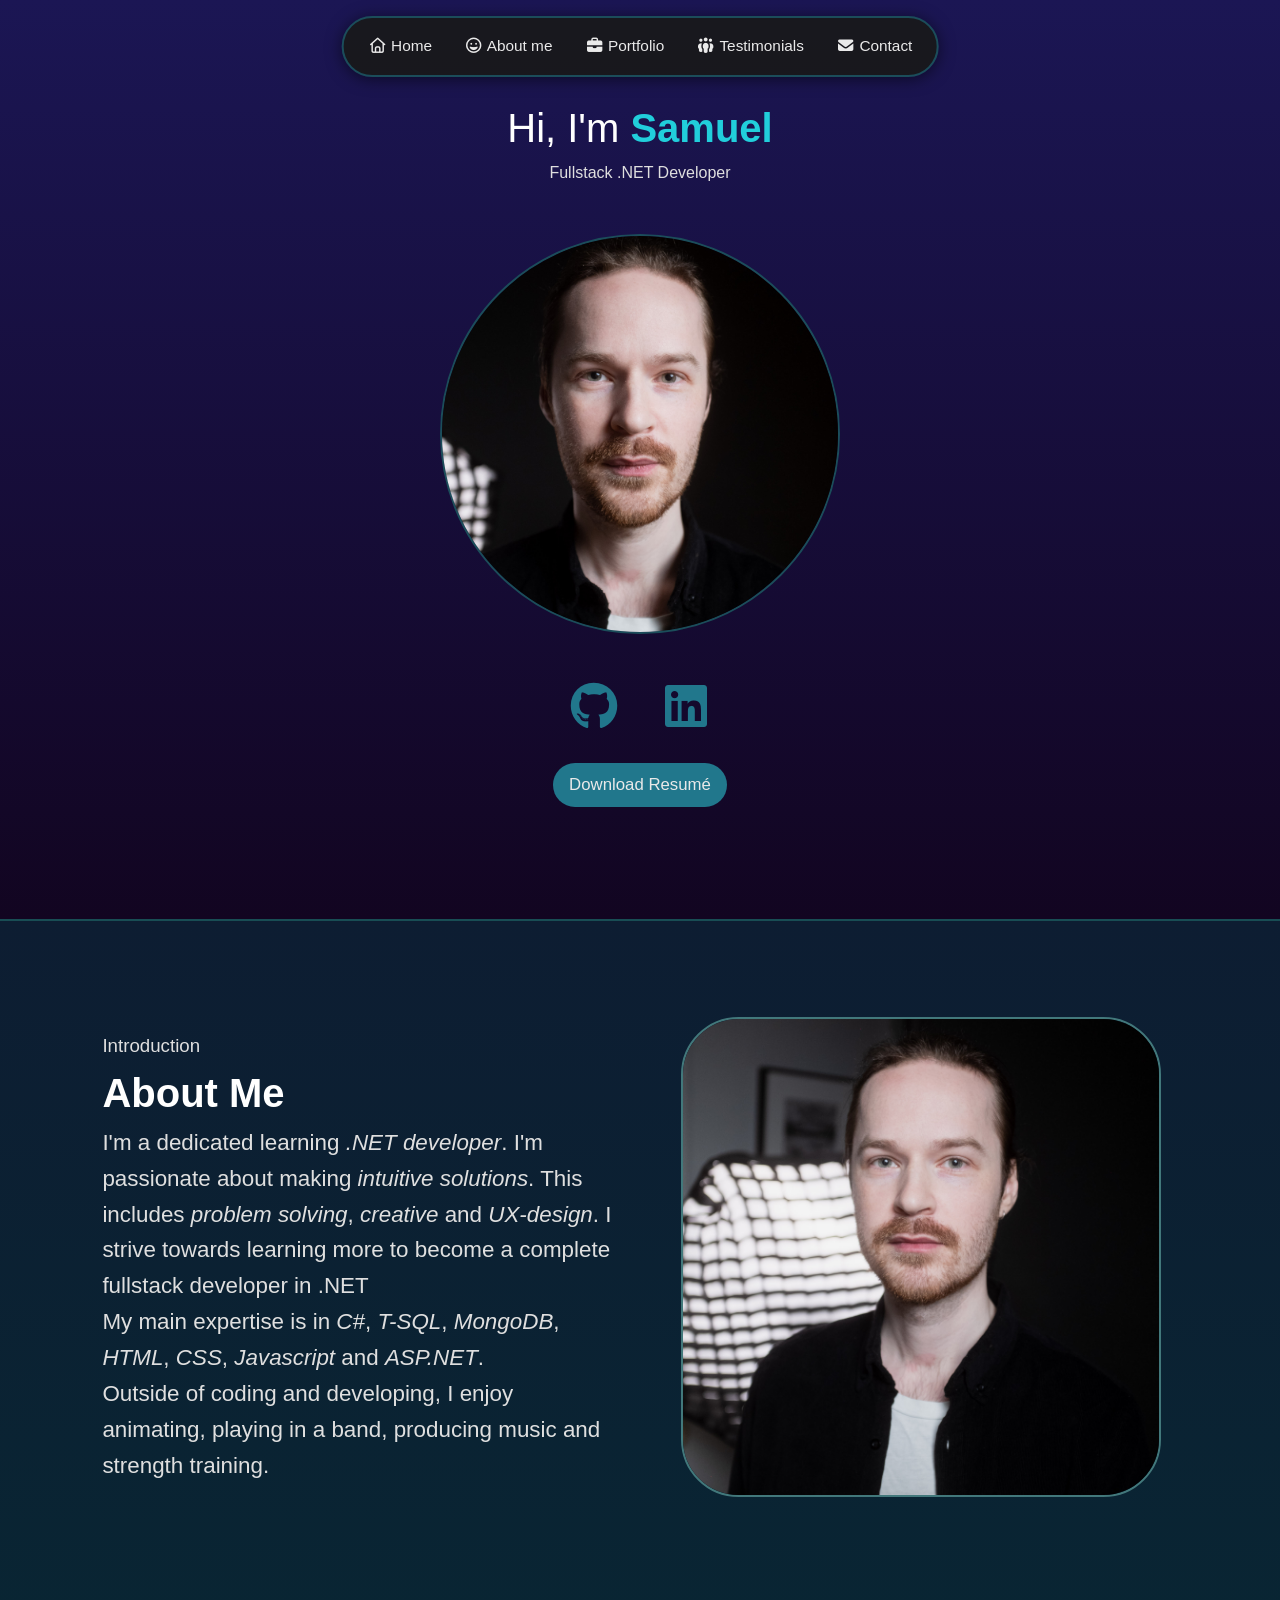
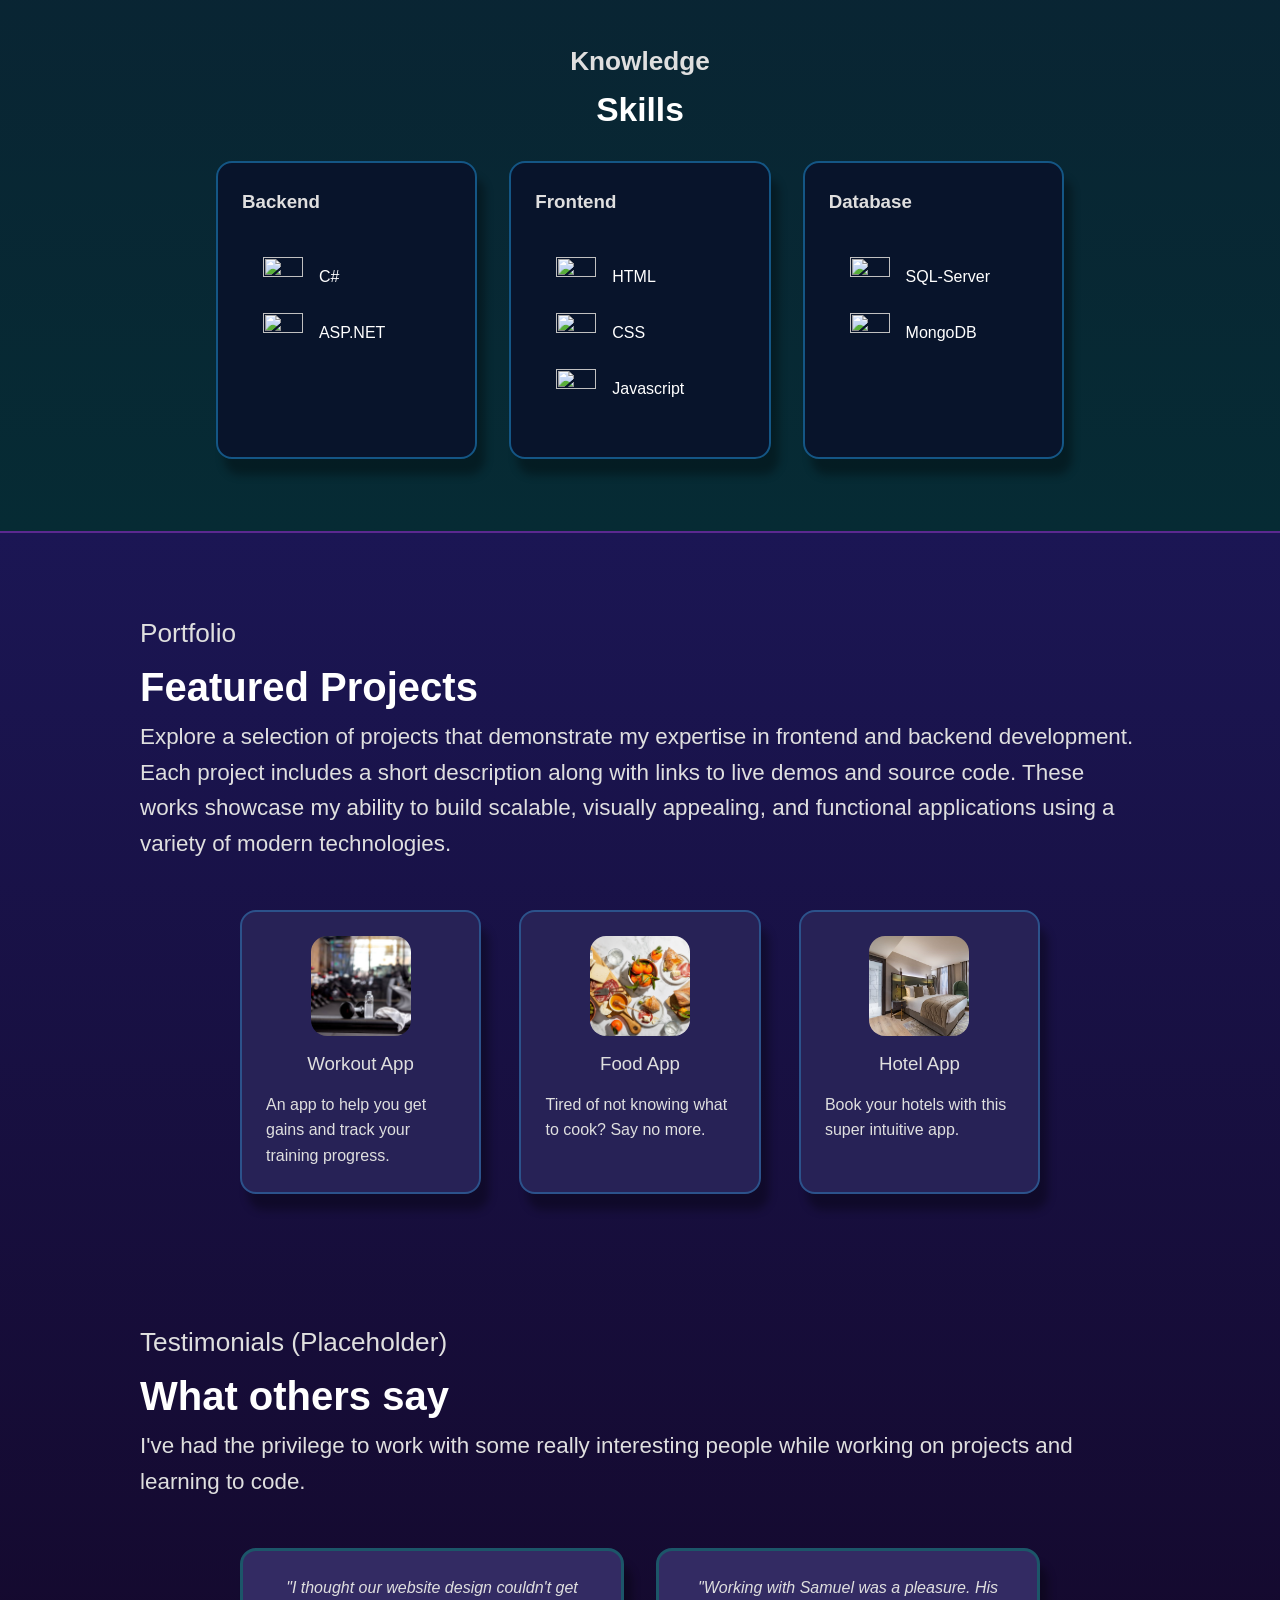
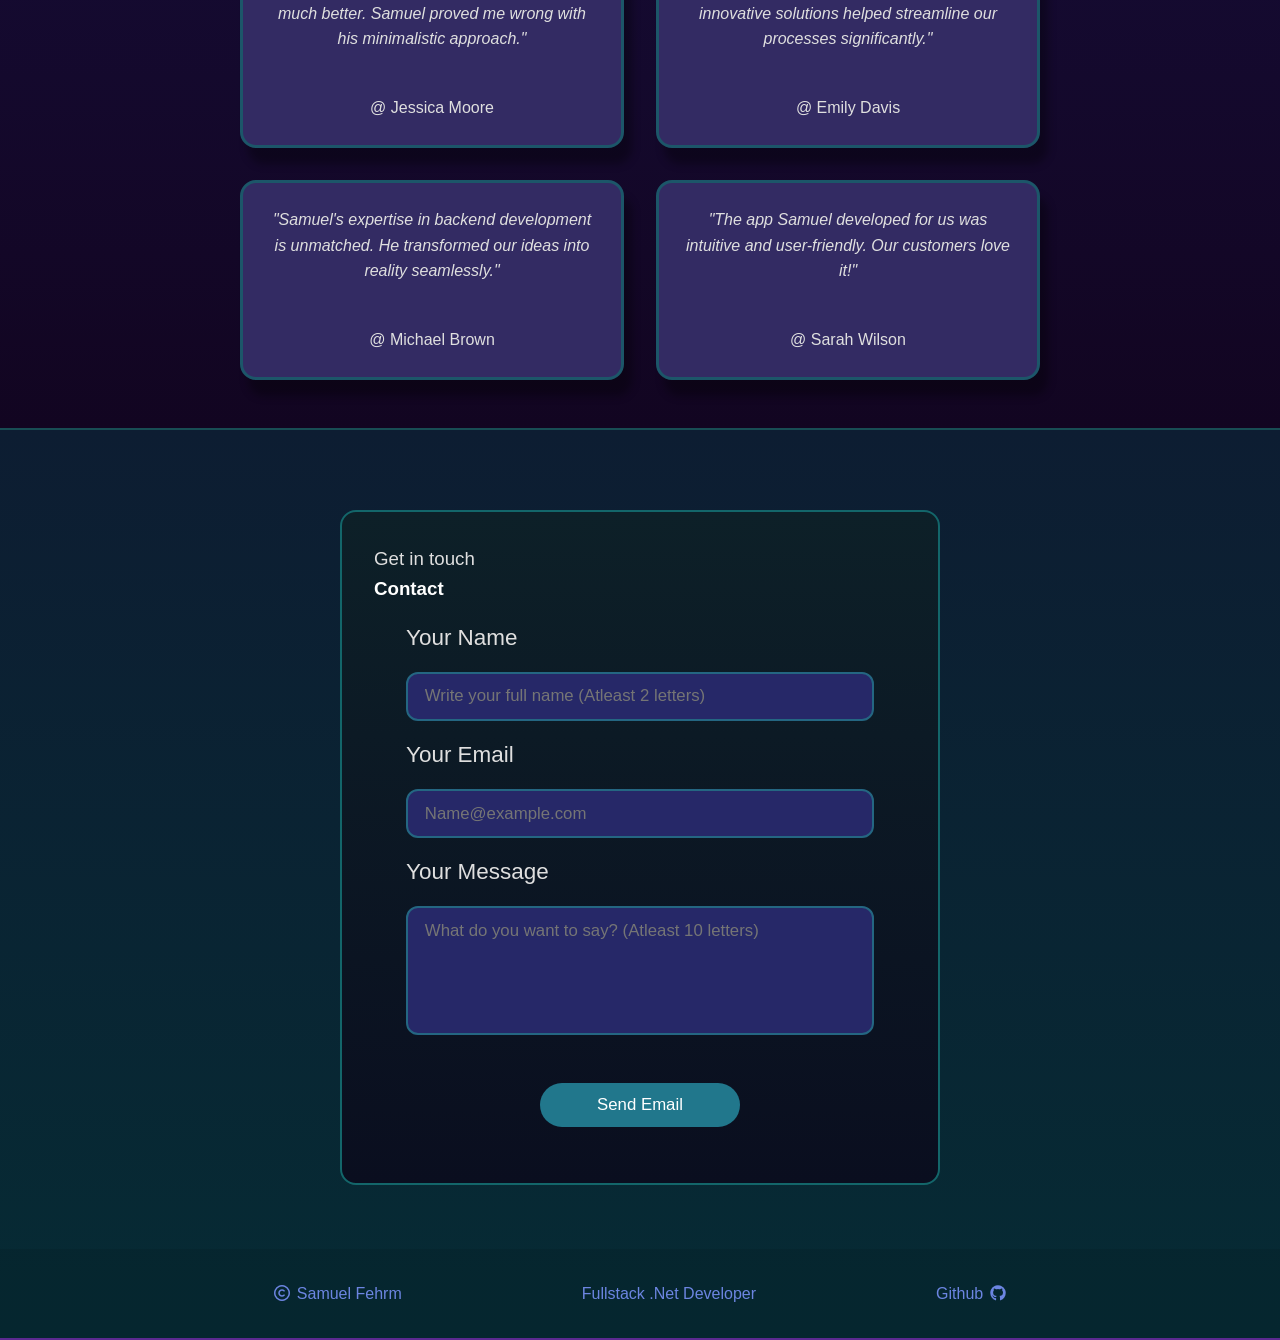
==== index.html @ db1e68ec "overall-stable" ====
<!DOCTYPE html>
<html lang="en">

<head>
    <meta charset="UTF-8">
    <meta name="viewport" content="width=device-width, initial-scale=1.0">


    <link rel="stylesheet" href="/CSS/FontAwesome/all.min.css">

    <link rel="stylesheet" href="/CSS/style-all.css">
    <link rel="stylesheet" href="/CSS/style-nav.css">
    <link rel="stylesheet" href="/CSS/style-hero.css">
    <link rel="stylesheet" href="/CSS/style-about-me.css">
    <link rel="stylesheet" href="/CSS/style-skills.css">
    <link rel="stylesheet" href="/CSS/style-portfolio-testimonials.css">
    <link rel="stylesheet" href="/CSS/style-contact.css">
    <link rel="stylesheet" href="/CSS/style-footer.css">

    <title>My Portfolio</title>

</head>

<body>

    <main>
        <nav class="primary-navigation">
            <div class="navbar-items">
                <a href="#home"><i class="fa-regular fa-house"></i> Home</a>
                <a href="#about-me"><i class="fa-regular fa-face-grin"></i> About me</a>
                <a href="#portfolio"><i class="fa-solid fa-briefcase"></i> Portfolio</a>
                <a href="#testimonials"><i class="fa-solid fa-people-group"></i> Testimonials</a>
                <a href="#contact"><i class="fa-solid fa-envelope"></i> Contact</a>
            </div>
        </nav>

        <div class="background-blue">

            <!-- Hero Section -->


            <section id="home">
                <section class="hero-section">
                    <h1>Hi, I'm <strong>Samuel</strong></h1>
                    <p>Fullstack .NET Developer</p>

                    <div class="portrait">
                        <img src="/CSS/Images/DSCF8728.jpg" alt="Samuel">
                    </div>

                    <!-- LINKS SOCIAL MEDIA (ICONS) -->
                    <div class="social-links">
                        <a href="https://github.com/samyh1214"><i class="fa-brands fa-github"></i></a>
                        <a href=""><i class="fa-brands fa-linkedin"></i></a>
                    </div>

                    <!-- DOWNLOAD RESUMÉ (BUTTON) -->
                    <button id="cv-button" type="button">Download Resumé</button>

                </section>
            </section>
        </div>
        <!-- Hero Section -->


        <div class="background-green">

            <!-- About Me -->

            <section id="about-me">
                <section class="about-me">
                    <div class="two-grid-layout">
                        <div class="two-grid-text">
                            <h3>Introduction</h3>
                            <h1>About Me</h1>
                            <p>I'm a dedicated learning <em>.NET developer</em>. I'm passionate about making
                                <em>
                                    intuitive solutions</em>.
                                This includes <em>problem solving</em>, <em>creative</em> and
                                <em>UX-design</em>. I strive towards learning more to become a complete
                                fullstack developer in .NET
                            </p>
                            <p>
                                My main expertise is in <em>C#</em>, <em>T-SQL</em>,
                                <em>MongoDB</em>, <em>HTML</em>, <em>CSS</em>,
                                <em>Javascript</em> and <em>ASP.NET</em>.
                            </p>
                            <p>
                                Outside of coding and developing, I enjoy animating, playing in a band, producing music
                                and
                                strength training.
                            </p>
                        </div>

                        <img src="/CSS/Images/DSCF8721.jpg" alt="Samuel">

                    </div>
                </section>
            </section>

            <!-- Skill section -->
            <section class="skills">
                <div class="wrapper">
                    <h3>Knowledge</h3>
                    <h1>Skills</h1>
                </div>

                <div class="skill-grid">
                    <!-- Backend -->
                    <div class="skill-card">
                        <h3>Backend</h3>

                        <ul class="skill-list">
                            <li>
                                <img
                                    src="https://cdn.jsdelivr.net/gh/devicons/devicon@latest/icons/csharp/csharp-original.svg" />
                                C#
                            </li>
                            <li><img
                                    src="https://cdn.jsdelivr.net/gh/devicons/devicon@latest/icons/visualstudio/visualstudio-original.svg" />
                                ASP.NET
                            </li>
                        </ul>
                    </div>

                    <!-- Frontend -->
                    <div class="skill-card">
                        <h3>Frontend</h3>
                        <ul class="skill-list">
                            <li>
                                <img
                                    src="https://cdn.jsdelivr.net/gh/devicons/devicon@latest/icons/html5/html5-original.svg" />
                                HTML
                            </li>
                            <li>
                                <img
                                    src="https://cdn.jsdelivr.net/gh/devicons/devicon@latest/icons/css3/css3-original.svg" />
                                CSS
                            </li>
                            <li>
                                <img
                                    src="https://cdn.jsdelivr.net/gh/devicons/devicon@latest/icons/javascript/javascript-original.svg" />
                                Javascript
                            </li>
                        </ul>
                    </div>

                    <!-- Database -->
                    <div class="skill-card">
                        <h3>Database</h3>
                        <ul class="skill-list">
                            <li>
                                <img
                                    src="https://cdn.jsdelivr.net/gh/devicons/devicon@latest/icons/microsoftsqlserver/microsoftsqlserver-original.svg" />
                                SQL-Server
                            </li>
                            <li>
                                <img
                                    src="https://cdn.jsdelivr.net/gh/devicons/devicon@latest/icons/mongodb/mongodb-original.svg" />
                                MongoDB
                            </li>
                        </ul>
                    </div>
                </div>

            </section>
        </div>



        <div class="background-blue">
            <!-- Portfolio -->
            <section id="portfolio">
                <section class="portfolio">
                    <div class="wrapper">
                        <h3>Portfolio</h3>
                        <h1>Featured Projects</h1>
                        <p>
                            Explore a selection of projects that demonstrate my expertise in frontend and backend
                            development.
                            Each project includes a short description along with links to live demos and source code.
                            These works showcase my ability to build scalable, visually appealing,
                            and functional applications using a variety of modern technologies.
                        </p>
                    </div>
                    <div class="project-grid">

                        <div class="project-card">
                            <img src="/CSS/Images/gymphoto.jpg" alt="Project">
                            <h3>Workout App</h3>
                            <p>An app to help you get gains and track your training progress.</p>
                        </div>

                        <div class="project-card">
                            <img src="/CSS/Images/foodphoto.jpg" alt="Project">
                            <h3>Food App</h3>
                            <p>Tired of not knowing what to cook? Say no more. </p>
                        </div>

                        <div class="project-card">
                            <img src="/CSS/Images/hotelphoto.jpg" alt="Project">
                            <h3>Hotel App</h3>
                            <p>Book your hotels with this super intuitive app.</p>
                        </div>

                    </div>
                </section>
            </section>

            <!-- Testimonials -->
            <section id="testimonials">
                <section class="testimonials">
                    <div class="wrapper">
                        <h3>Testimonials (Placeholder)</h3>
                        <h1>What others say</h1>
                        <p>I've had the privilege to work with some really interesting
                            people while working on projects and learning to code.</p>
                    </div>

                    <div class="test-grid">
                        <div class="test-card">
                            <p><em>"I thought our website design couldn't get much better.
                                    Samuel proved me wrong with his minimalistic approach."</em></p>
                            <p>@ Jessica Moore</p>
                        </div>

                        <div class="test-card">
                            <p><em>"Working with Samuel was a pleasure. His innovative solutions helped streamline our
                                    processes significantly."</em></p>
                            <p>@ Emily Davis</p>
                        </div>

                        <div class="test-card">
                            <p><em>"Samuel's expertise in backend development is unmatched. He transformed our ideas
                                    into reality seamlessly."</em></p>
                            <p>@ Michael Brown</p>
                        </div>

                        <div class="test-card">
                            <p><em>"The app Samuel developed for us was intuitive and user-friendly. Our customers love
                                    it!"</em></p>
                            <p>@ Sarah Wilson</p>
                        </div>

                    </div>
                </section>
            </section>
            </section>
        </div>



        <div class="background-green">
            <!-- Contact Form -->
            <section id="contact">
                <section class="contact">
                    <div class="contact-card">
                        <h3>Get in touch</h3>
                        <h1>Contact</h1>
                        <form action="https://formsubmit.co/sampe.fehrm@gmail.com" method="POST">
                            <label for="name">
                                <h3>Your Name</h3>
                            </label>
                            <input type="text" id="name" name="name"
                                placeholder="Write your full name (Atleast 2 letters)" required minlength="2"
                                pattern="[A-Za-zÅÄÖåäö\- ]+">

                            <label for="email">
                                <h3>Your Email</h3>
                            </label>
                            <input type="email" id="email" name="email" placeholder="Name@example.com" required
                                pattern="^[^\s@]+@[^\s@]+\.[^\s@]+$">

                            <label for="message">
                                <h3>Your Message</h3>
                            </label>
                            <textarea id="message" name="message" rows="5"
                                placeholder="What do you want to say? (Atleast 10 letters)" required minlength="10"
                                pattern="[A-Za-zÅÄÖåäö\- ]+"></textarea>
                            <div class="btn-container">
                                <button type="submit">Send Email</button>
                            </div>

                        </form>
                    </div>
                </section>
            </section>

            <footer>
                <p><i class="fa-regular fa-copyright"></i> Samuel Fehrm</p>
                <p>Fullstack .Net Developer</p>
                <a href="https://github.com/samyh1214">Github <i class="fa-brands fa-github"></i></a>
            </footer>
        </div>
    </main>



    <script src="/JS/script.js"></script>
</body>

</html>
---- CSS/style-all.css ----
* {
    box-sizing: border-box;
    margin: 0;
    padding: 0;
}

body {
    font-family: 'Segoe UI', Tahoma, Geneva, Verdana, sans-serif;
    font-weight: 350;
    line-height: 1.6;

    color: rgb(255, 255, 255);

}

strong{
    font-weight: 750;
    color: rgb(33, 206, 219);
}

body ::selection {
    background-color: rgb(39, 137, 144);
}

.hero-section,
.about-me,
.portfolio,
.testimonials,
.contact {
    padding-top: 5rem;
}

p {
    color: rgb(223, 223, 223);
}

h3 {
    color: rgb(223, 223, 223);
    font-weight: 250
}


.background strong {
    color: rgb(137, 146, 246);
    font-weight: 700;
}

.background2 strong {
    color: rgb(103, 30, 171);
    font-weight: 700;
}



.wrapper {
    max-inline-size: 1000px;
    margin-inline: auto;
    font-size: 1.4rem;

}



.background-blue {
    background: linear-gradient(to bottom, rgb(27, 22, 84), rgb(18, 5, 33));
    border-bottom: 2px solid rgb(24, 77, 84);
}

.background-green {
    background: linear-gradient(to bottom, rgb(13, 29, 50), rgb(6, 43, 52));
    border-bottom: 2px solid rgb(91, 41, 144);
}
---- CSS/style-nav.css ----
.primary-navigation {

    position: fixed;    
    top: 1rem;
    left: 50%;
    transform:translateX(-50%);

    width: fit-content;
    padding: 1rem 1.5rem;
    font-size: 1.2rem;

    box-shadow: 0px 2px 16px rgba(0, 0, 0, 0.543);
    border-radius: 40px;
    border: 2px solid rgb(27, 77, 90);

    margin: 0 auto;

    background-color: rgba(25, 25, 25, 0.904);
    font-size: clamp(0.9rem, 1.2vw, 1.2rem);
    
}
.navbar-items{
    display: flex;
    justify-content: center;
    align-items: center;

    flex-wrap: nowrap;
    white-space: nowrap;

    gap: clamp(1rem, 3vw, 2rem);
}
.primary-navigation a{
    text-decoration: none;
    color: rgb(234, 234, 234);
}
.primary-navigation a:hover{
    color: rgb(107, 205, 238);
}
---- CSS/style-hero.css ----
.hero-section {
    display: flex;
    flex-direction: column;
    justify-content: center;
    align-items: center;
    padding-block: 6rem;

}
.hero-section h1 {
    font-weight: 400;
    font-size: 2.5rem;
}
.hero-section strong{
    font-weight: 550;
}
.hero-section i {
    color: rgb(33, 119, 140);
}

.hero-section i:hover {
    color: rgb(53, 193, 228);
    
}
.social-links{
    display: flex;
    align-items: center;
    justify-content: center;
    gap: 2rem;

    padding-bottom: 1rem;
}
.social-links i{
    font-size: 3rem;
}

.portrait img {
    display: block;
    max-inline-size: 100%;

    margin-block: 3rem;
    margin-inline: auto;

    border-radius: 50%;
    border: 2px solid rgb(27, 77, 90);

    width: min(25rem, 50vw);
    height: auto;
    aspect-ratio: 1 / 1;
    object-fit: cover;
}

#cv-button {
    display: inline-flex;
    justify-content: center;
    text-align: center;

    width: fit-content;
    min-width: 160px;
    max-width: 240px;
    min-height: 44px;

    margin-block: 1rem;
    padding: 0.75rem 1rem;

    font-size: clamp(0.95rem, 2.5vw, 1.05rem);
    font-family: inherit;
    font-weight: 500;

    border: none;
    border-radius: 3rem;

    background: rgb(33, 119, 140);
    color: rgb(233, 233, 233);

    cursor: pointer;
    transition:
        background-color 0.2s ease,
        transform 0.1s ease,
        box-shadow 0.2s ease;
}

#cv-button:hover {
    background-color: rgb(52, 180, 211);
    color: white;
}
---- CSS/style-about-me.css ----
.about-me {

    padding: 4rem 0;
    margin-inline: auto;

    width: 100%;
    text-align: left;

}

.about-me h1 {
    font-size: clamp(2rem, 5vw, 2.5rem);
}

.about-me p {
    font-size: clamp(1.05rem, 2.5vw, 1.4rem);
    line-height: 1.6;
}


.two-grid-layout {
    display: grid;
    align-items: center;
    grid-template-columns: 1fr 1fr;
    gap: 3rem;

    padding-inline: clamp(1rem, 8vw, 20vw)
}

.two-grid-text {
    display: flex;
    flex-direction: column;
}

@media (max-width: 950px) {
    .two-grid-layout {
        grid-template-columns: 1fr;
        text-align: left;
    }

    .two-grid-text {
        align-items: center;
    }
}

.two-grid-layout img {
    display: block;
    width: min(30rem, 90vw);

    margin-inline: auto;
    margin-block: 2rem;

    border-radius: 12%;
    border: 2px solid rgb(66, 120, 123);

    aspect-ratio: 1 / 1;
    object-fit: cover;
}
---- CSS/style-skills.css ----
.skills {
    padding-block: 3rem;
    text-align: center;

}

.skills h3 {
    font-weight: 700;
}

.skill-grid {

    display: grid;
    grid-template-columns: repeat(3, 1fr);
    gap: 2rem;

    max-width: 56rem;
    margin: 0 auto;
    padding: 1.5rem;

}

.skill-card {
    display: flex;
    flex-direction: column;
    gap: 1rem;

    max-width: 300px;
    text-align: left;

    padding: 1.5rem;
    border-radius: 1rem;
    border: 2px solid rgb(20, 86, 133);
    background: rgb(8, 20, 43);

    box-shadow: 8px 16px 8px rgba(0, 0, 0, 0.326);

}

.skill-list {
    display: flex;
    flex-direction: column;
    align-items: start;

    list-style: none;
    padding-left: 10%;
    margin-block: 1.5rem;

    gap: 1rem;
    width: 100%;
}

.skill-list li {
    display: flex;
    align-items: center;
    gap: 1rem;
}

.skill-list li img {
    width: 40px;
    height: auto;
    object-fit: contain;
    display: block;
    aspect-ratio: 1/1;
}
---- CSS/style-portfolio-testimonials.css ----
.portfolio {
    inline-size: 100%;
    padding-inline: 2rem;

}

.portfolio .wrapper h1 {
    font-size: clamp(2rem, 5vw, 2.5rem);
}

.portfolio .wrapper p {
    font-size: clamp(1.05rem, 2.5vw, 1.4rem);
    line-height: 1.6;
}

.project-grid {
    display: grid;
    grid-template-columns: repeat(3, 1fr);
    gap: clamp(1rem, 3vw, 5rem);

    max-width: 56rem;
    margin:auto;
    padding: 3rem;
}

@media (max-width: 768px) {

    .project-grid {
        grid-template-columns: repeat(2, 1fr);
        gap: 1.5rem;
    }

    .project-card {
        padding: 1rem;
        gap: 0.5rem;
    }
}

.project-card {
    display: flex;
    flex-direction: column;
    align-items: center;
    gap: 0.8rem;


    padding: 1.5rem;
    border-radius: 1rem;
    border: 2px solid rgb(44, 82, 139);
    background: rgb(39, 34, 86);

    box-shadow: 8px 16px 8px rgba(0, 0, 0, 0.326);
}
.project-card img{
    width: 100px;
    height:auto;
    aspect-ratio: 1/1;
    object-fit: cover;
    border-radius: 1rem;
}

.testimonials {
    inline-size: 100%;
    padding-inline: 2rem;

}

.testimonials .wrapper h1 {
    font-size: clamp(2rem, 5vw, 2.5rem);
}

.testimonials .wrapper p {
    font-size: clamp(1.05rem, 2.5vw, 1.4rem);
    line-height: 1.6;
}

.test-grid {
    display: grid;
    grid-template-columns: repeat(2, 1fr);
    gap: 2rem;

    max-width: 56rem;
    margin: 0 auto;
    padding: 3rem;
}

.test-card {
    display: flex;
    flex-direction: column;
    justify-content: space-between;
    align-items: center;

    height: 100%;
    min-height: 200px;
    gap: 0.8rem;

    padding: 1.5rem;
    border-radius: 1rem;
    border: 3px solid rgb(28, 86, 105);
    background: rgb(51, 43, 99);

    box-shadow: 8px 16px 8px rgba(0, 0, 0, 0.326);
}
.test-card p{
    text-align: center;
}
---- CSS/style-contact.css ----
.contact form {
    display: flex;
    flex-direction: column;
    padding-inline: 2rem;

}

.contact-card {
    align-items: center;
    gap: 1rem;
    max-width: 600px;

    padding: 2rem;
    margin-inline: auto;

    border-radius: 1rem;
    border: 2px solid rgb(19, 102, 106);
    background: linear-gradient(to bottom, rgb(13, 32, 40), rgb(10, 14, 31))
}
@media (max-width: 768px) {
    .contact-card {
        margin-inline: 5vw;
        padding: 2rem;
    }

    .contact form {
        padding-inline: 2rem;
    }

    .contact button {
        width: 60%;
        padding: 0.5rem 0.75rem;
    }
}

.contact form input,
.contact form textarea {
    width: 100%;
    padding: 0.75em 1em;
    font-size: clamp(0.95rem, 2.5vw, 1.05rem);
    font-family: inherit;

    border-radius: 0.75rem;
    border: 2px solid #246682;
    background-color: #262868;
    color: #66afc8;

    min-height: 44px;
    transition: border-color 0.2s, box-shadow 0.2s;
}

.contact form textarea {
    resize: none;
}

.contact form input:focus,
.contact form textarea:focus, 
.contact form input:hover,
.contact form textarea:hover {
    border-color: #4f46e5;
    background-color: #484a9b;
    box-shadow: 0 0 0 3px rgba(79, 70, 229, 0.15);
    color: white;
}

.contact form label {
    padding-block: 1rem;
    font-size: 1.2rem;
}

.btn-container{
    display: flex;
    justify-content: center;
    padding-top: 5%;
}
.contact button {
    display: flex;
    justify-content: center;
    text-align: center;

    width: 100%;
    max-width: 200px;
    min-height: 44px;

    margin-block: 1.5rem;
    padding: 0.75rem 1rem;

    font-size: clamp(0.95rem, 2.5vw, 1.05rem);
    font-family: inherit;
    font-weight: 500;

    border: none;
    border-radius: 3rem;

    background: rgb(33, 119, 140);
    color: inherit;

    cursor: pointer;
    transition:
        background-color 0.2s ease,
        transform 0.1s ease,
        box-shadow 0.2s ease;
}

.contact button:hover {
    background-color: rgb(52, 180, 211);
    color: white;
}
---- CSS/style-footer.css ----
footer{
    display: flex;
    align-items: center;
    justify-content: center;
    gap: clamp(5rem, 20vh, 15rem);

    margin-top: 4rem;
    padding: 2rem;
    background: rgba(0, 0, 0, 0.107);

    
}
footer a, 
footer p, 
footer i{
    text-decoration: none;
    color:rgb(108, 133, 225);
    
}
footer a i:hover,
footer a:hover{
    color:rgb(243, 243, 243)
}
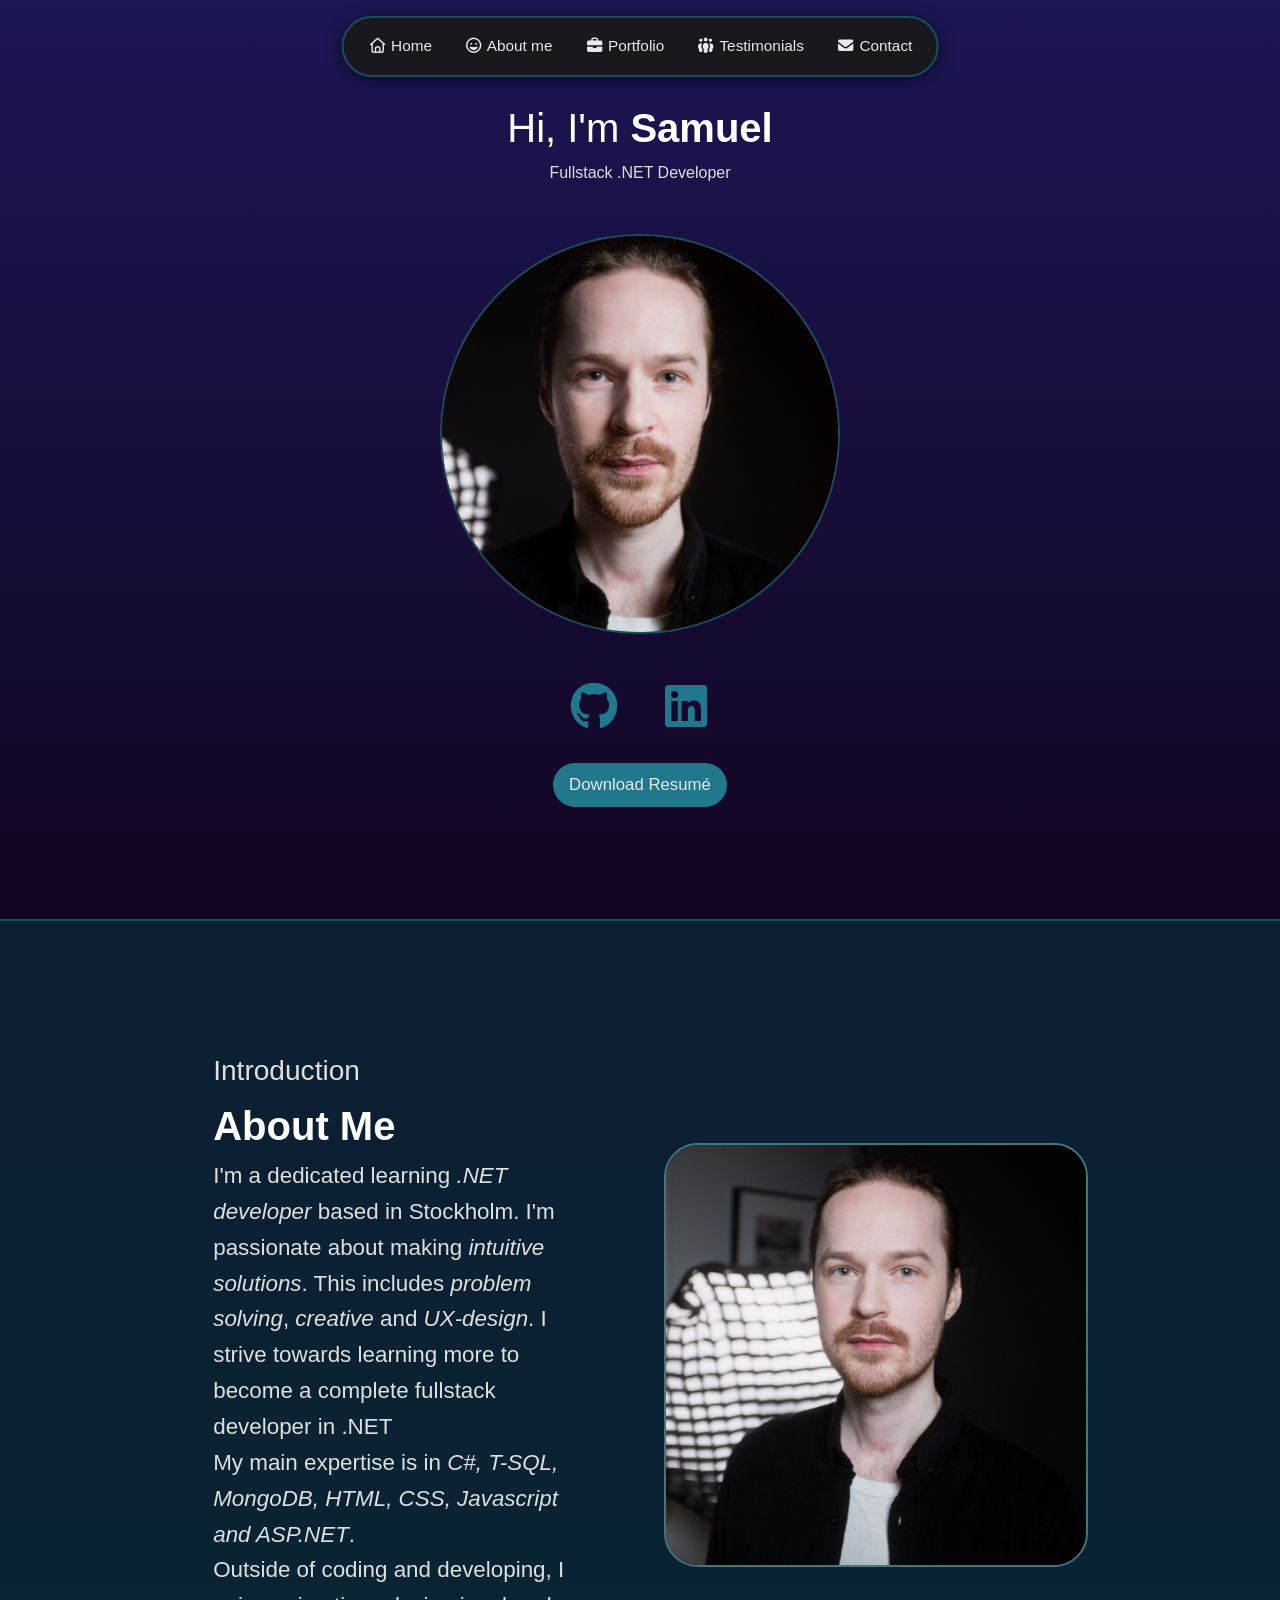
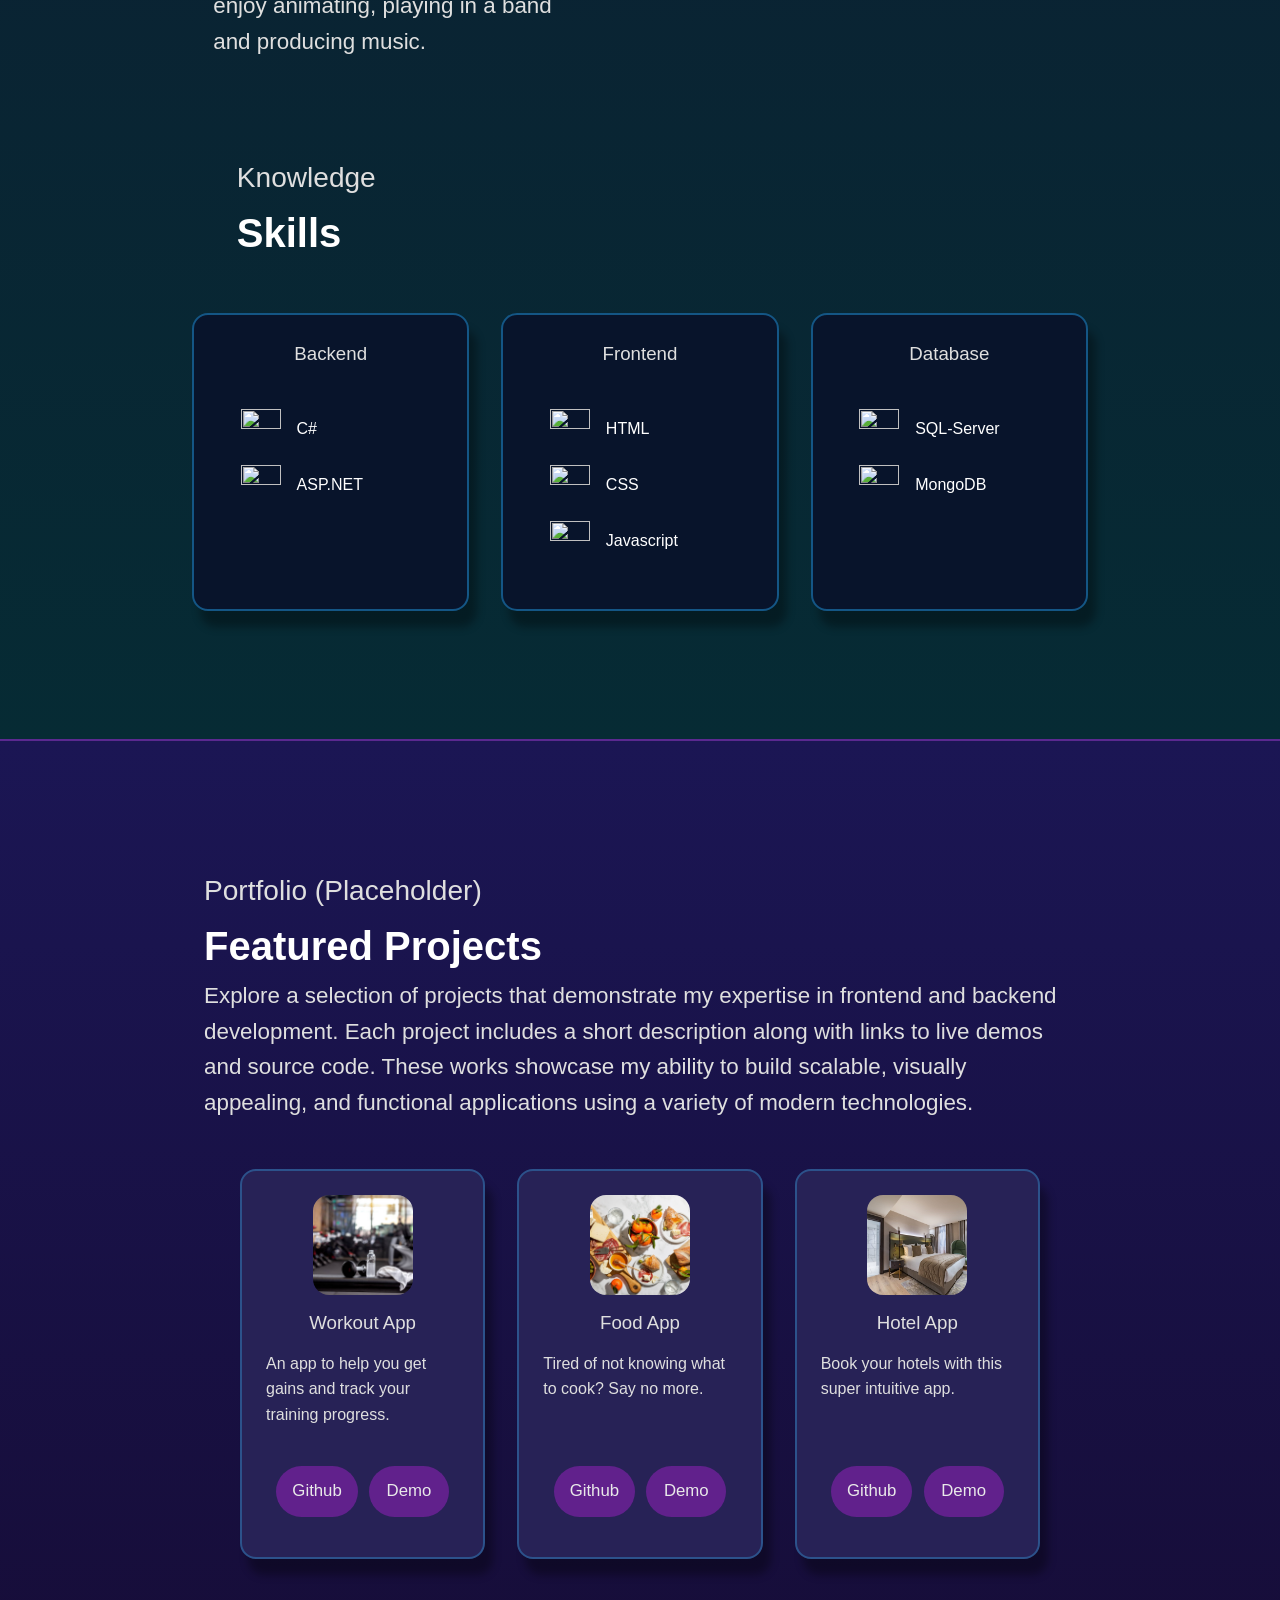
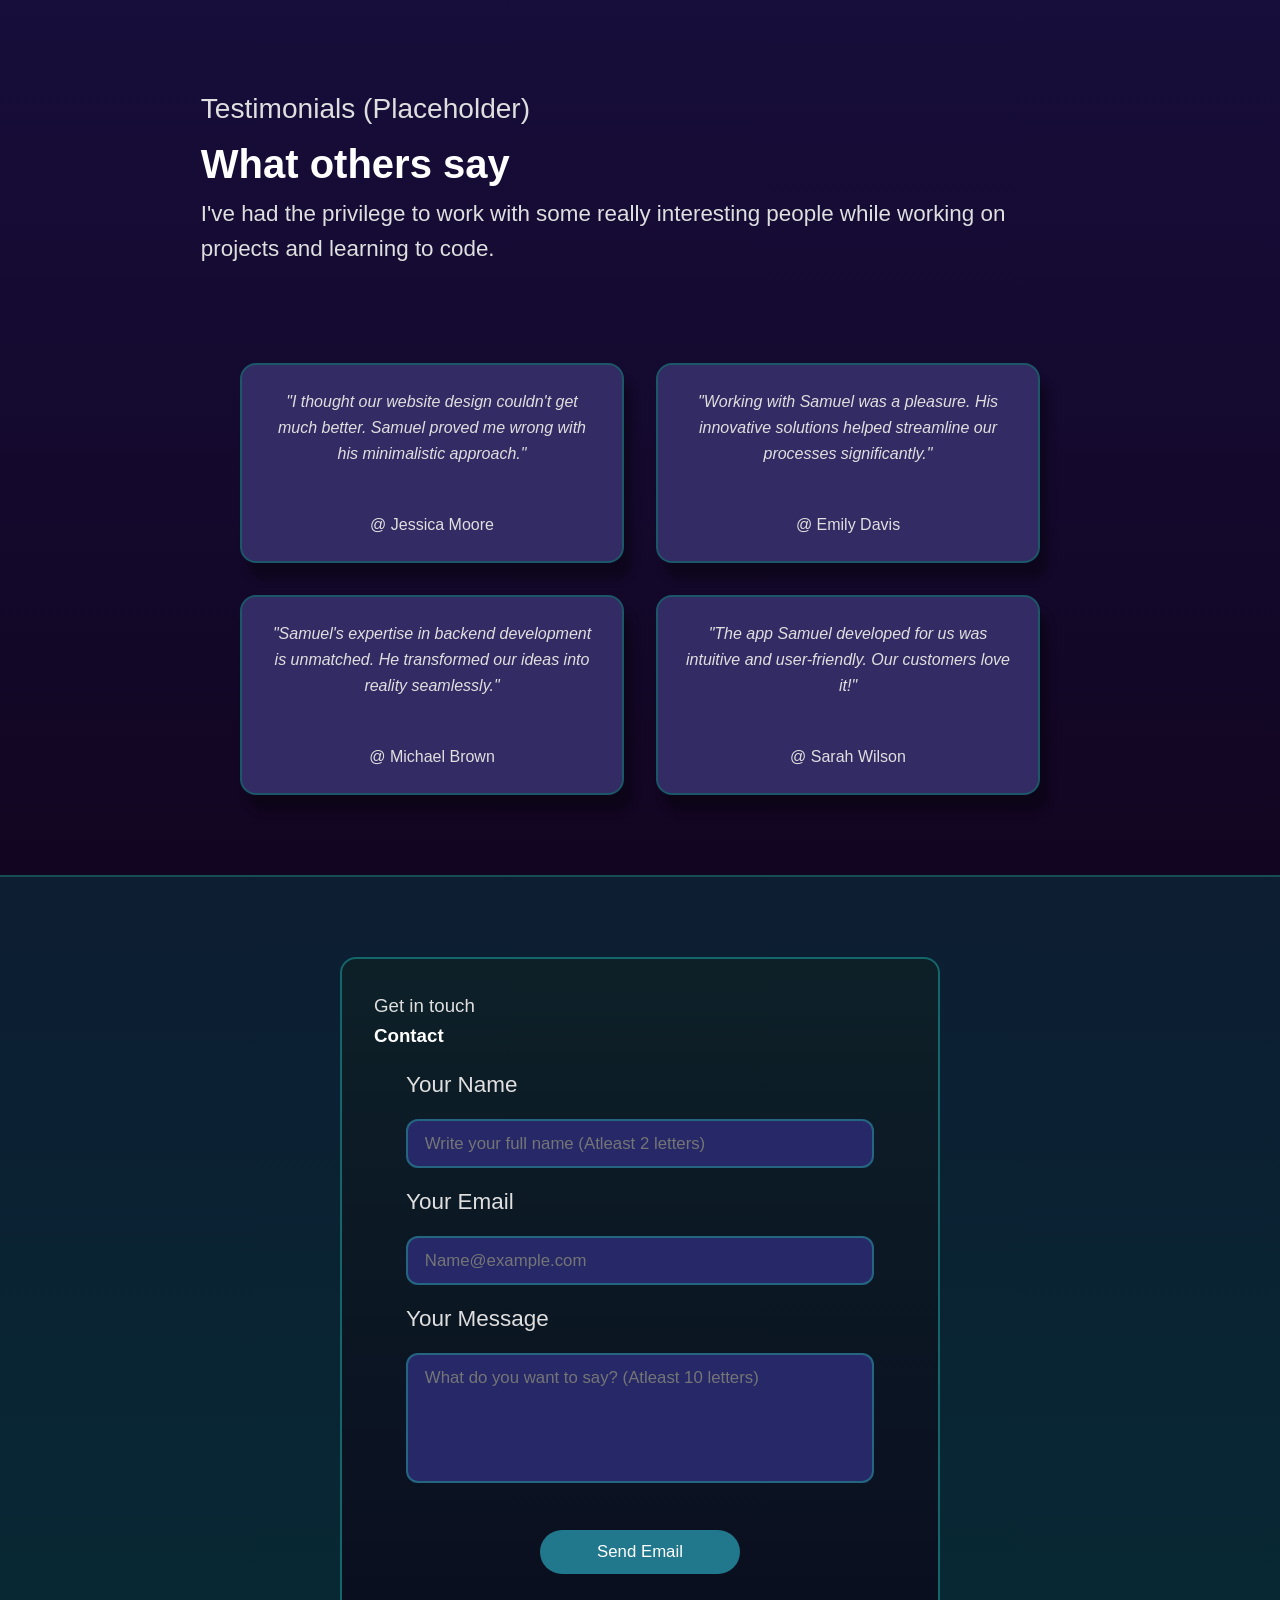
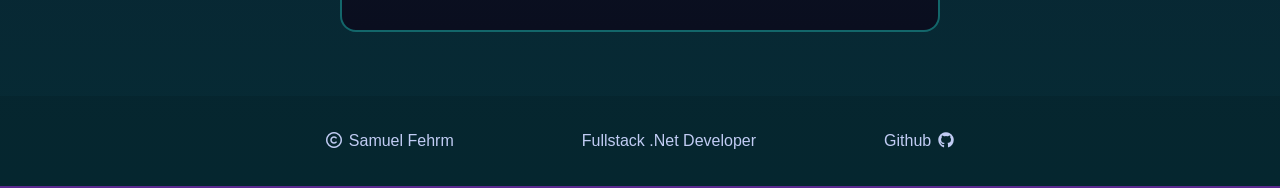
==== commit db1f5803: "general fixes + read-me" ====
--- a/index.html
+++ b/index.html
@@ -22,22 +22,23 @@
 </head>
 
 <body>
-
-    <main>
-        <nav class="primary-navigation">
-            <div class="navbar-items">
-                <a href="#home"><i class="fa-regular fa-house"></i> Home</a>
-                <a href="#about-me"><i class="fa-regular fa-face-grin"></i> About me</a>
-                <a href="#portfolio"><i class="fa-solid fa-briefcase"></i> Portfolio</a>
-                <a href="#testimonials"><i class="fa-solid fa-people-group"></i> Testimonials</a>
-                <a href="#contact"><i class="fa-solid fa-envelope"></i> Contact</a>
-            </div>
-        </nav>
-
-        <div class="background-blue">
+    <div class="background-blue">
+
+        <header>
+            <nav class="primary-navigation">
+                <div class="navbar-items">
+                    <a href="#home"><i class="fa-regular fa-house"></i> Home</a>
+                    <a href="#about-me"><i class="fa-regular fa-face-grin"></i> About me</a>
+                    <a href="#portfolio"><i class="fa-solid fa-briefcase"></i> Portfolio</a>
+                    <a href="#testimonials"><i class="fa-solid fa-people-group"></i> Testimonials</a>
+                    <a href="#contact"><i class="fa-solid fa-envelope"></i> Contact</a>
+                </div>
+            </nav>
+        </header>
+
+        <main>
 
             <!-- Hero Section -->
-
 
             <section id="home">
                 <section class="hero-section">
@@ -59,21 +60,23 @@
 
                 </section>
             </section>
-        </div>
-        <!-- Hero Section -->
-
-
-        <div class="background-green">
-
-            <!-- About Me -->
-
-            <section id="about-me">
-                <section class="about-me">
-                    <div class="two-grid-layout">
-                        <div class="two-grid-text">
+    </div>
+    <!-- Hero Section -->
+
+
+    <div class="background-green">
+
+        <!-- About Me -->
+
+        <section id="about-me">
+            <section class="about-me">
+                <div class="two-grid-layout">
+                    <div class="two-grid-text">
+                        <div class="wrapper">
                             <h3>Introduction</h3>
                             <h1>About Me</h1>
-                            <p>I'm a dedicated learning <em>.NET developer</em>. I'm passionate about making
+                            <p>I'm a dedicated learning <em>.NET developer</em> based in Stockholm. I'm passionate
+                                about making
                                 <em>
                                     intuitive solutions</em>.
                                 This includes <em>problem solving</em>, <em>creative</em> and
@@ -81,217 +84,262 @@
                                 fullstack developer in .NET
                             </p>
                             <p>
-                                My main expertise is in <em>C#</em>, <em>T-SQL</em>,
-                                <em>MongoDB</em>, <em>HTML</em>, <em>CSS</em>,
-                                <em>Javascript</em> and <em>ASP.NET</em>.
+                                My main expertise is in <em>C#, T-SQL,
+                                    MongoDB, HTML, CSS,
+                                    Javascript and ASP.NET</em>.
                             </p>
                             <p>
-                                Outside of coding and developing, I enjoy animating, playing in a band, producing music
-                                and
-                                strength training.
+                                Outside of coding and developing, I enjoy animating, playing in a band and producing
+                                music.
                             </p>
                         </div>
-
+                    </div>
+                    <div class="img-container">
                         <img src="/CSS/Images/DSCF8721.jpg" alt="Samuel">
-
-                    </div>
-                </section>
-            </section>
-
-            <!-- Skill section -->
-            <section class="skills">
+                    </div>
+
+
+
+                </div>
+            </section>
+        </section>
+
+        <!-- Skill section -->
+        <section class="skills">
+            <div class="wrapper">
+                <h3>Knowledge</h3>
+                <h1>Skills</h1>
+            </div>
+
+            <div class="skill-grid">
+                <!-- Backend -->
+                <div class="skill-card">
+                    <h3>Backend</h3>
+
+                    <ul class="skill-list">
+                        <li>
+                            <img
+                                src="https://cdn.jsdelivr.net/gh/devicons/devicon@latest/icons/csharp/csharp-original.svg" />
+                            C#
+                        </li>
+                        <li><img
+                                src="https://cdn.jsdelivr.net/gh/devicons/devicon@latest/icons/visualstudio/visualstudio-original.svg" />
+                            ASP.NET
+                        </li>
+                    </ul>
+                </div>
+
+                <!-- Frontend -->
+                <div class="skill-card">
+                    <h3>Frontend</h3>
+                    <ul class="skill-list">
+                        <li>
+                            <img
+                                src="https://cdn.jsdelivr.net/gh/devicons/devicon@latest/icons/html5/html5-original.svg" />
+                            HTML
+                        </li>
+                        <li>
+                            <img
+                                src="https://cdn.jsdelivr.net/gh/devicons/devicon@latest/icons/css3/css3-original.svg" />
+                            CSS
+                        </li>
+                        <li>
+                            <img
+                                src="https://cdn.jsdelivr.net/gh/devicons/devicon@latest/icons/javascript/javascript-original.svg" />
+                            Javascript
+                        </li>
+                    </ul>
+                </div>
+
+                <!-- Database -->
+                <div class="skill-card">
+                    <h3>Database</h3>
+                    <ul class="skill-list">
+                        <li>
+                            <img
+                                src="https://cdn.jsdelivr.net/gh/devicons/devicon@latest/icons/microsoftsqlserver/microsoftsqlserver-original.svg" />
+                            SQL-Server
+                        </li>
+                        <li>
+                            <img
+                                src="https://cdn.jsdelivr.net/gh/devicons/devicon@latest/icons/mongodb/mongodb-original.svg" />
+                            MongoDB
+                        </li>
+                    </ul>
+                </div>
+            </div>
+
+        </section>
+    </div>
+
+
+
+    <div class="background-blue">
+
+        <!-- Portfolio -->
+        <section id="portfolio">
+            <section class="portfolio">
                 <div class="wrapper">
-                    <h3>Knowledge</h3>
-                    <h1>Skills</h1>
-                </div>
-
-                <div class="skill-grid">
-                    <!-- Backend -->
-                    <div class="skill-card">
-                        <h3>Backend</h3>
-
-                        <ul class="skill-list">
-                            <li>
-                                <img
-                                    src="https://cdn.jsdelivr.net/gh/devicons/devicon@latest/icons/csharp/csharp-original.svg" />
-                                C#
-                            </li>
-                            <li><img
-                                    src="https://cdn.jsdelivr.net/gh/devicons/devicon@latest/icons/visualstudio/visualstudio-original.svg" />
-                                ASP.NET
-                            </li>
-                        </ul>
-                    </div>
-
-                    <!-- Frontend -->
-                    <div class="skill-card">
-                        <h3>Frontend</h3>
-                        <ul class="skill-list">
-                            <li>
-                                <img
-                                    src="https://cdn.jsdelivr.net/gh/devicons/devicon@latest/icons/html5/html5-original.svg" />
-                                HTML
-                            </li>
-                            <li>
-                                <img
-                                    src="https://cdn.jsdelivr.net/gh/devicons/devicon@latest/icons/css3/css3-original.svg" />
-                                CSS
-                            </li>
-                            <li>
-                                <img
-                                    src="https://cdn.jsdelivr.net/gh/devicons/devicon@latest/icons/javascript/javascript-original.svg" />
-                                Javascript
-                            </li>
-                        </ul>
-                    </div>
-
-                    <!-- Database -->
-                    <div class="skill-card">
-                        <h3>Database</h3>
-                        <ul class="skill-list">
-                            <li>
-                                <img
-                                    src="https://cdn.jsdelivr.net/gh/devicons/devicon@latest/icons/microsoftsqlserver/microsoftsqlserver-original.svg" />
-                                SQL-Server
-                            </li>
-                            <li>
-                                <img
-                                    src="https://cdn.jsdelivr.net/gh/devicons/devicon@latest/icons/mongodb/mongodb-original.svg" />
-                                MongoDB
-                            </li>
-                        </ul>
-                    </div>
-                </div>
-
-            </section>
-        </div>
-
-
-
-        <div class="background-blue">
-            <!-- Portfolio -->
-            <section id="portfolio">
-                <section class="portfolio">
-                    <div class="wrapper">
-                        <h3>Portfolio</h3>
-                        <h1>Featured Projects</h1>
-                        <p>
-                            Explore a selection of projects that demonstrate my expertise in frontend and backend
-                            development.
-                            Each project includes a short description along with links to live demos and source code.
-                            These works showcase my ability to build scalable, visually appealing,
-                            and functional applications using a variety of modern technologies.
-                        </p>
-                    </div>
-                    <div class="project-grid">
-
-                        <div class="project-card">
-                            <img src="/CSS/Images/gymphoto.jpg" alt="Project">
-                            <h3>Workout App</h3>
-                            <p>An app to help you get gains and track your training progress.</p>
-                        </div>
-
-                        <div class="project-card">
-                            <img src="/CSS/Images/foodphoto.jpg" alt="Project">
-                            <h3>Food App</h3>
-                            <p>Tired of not knowing what to cook? Say no more. </p>
-                        </div>
-
-                        <div class="project-card">
-                            <img src="/CSS/Images/hotelphoto.jpg" alt="Project">
-                            <h3>Hotel App</h3>
-                            <p>Book your hotels with this super intuitive app.</p>
-                        </div>
-
-                    </div>
-                </section>
-            </section>
-
-            <!-- Testimonials -->
-            <section id="testimonials">
-                <section class="testimonials">
-                    <div class="wrapper">
-                        <h3>Testimonials (Placeholder)</h3>
-                        <h1>What others say</h1>
-                        <p>I've had the privilege to work with some really interesting
-                            people while working on projects and learning to code.</p>
-                    </div>
-
-                    <div class="test-grid">
-                        <div class="test-card">
-                            <p><em>"I thought our website design couldn't get much better.
-                                    Samuel proved me wrong with his minimalistic approach."</em></p>
-                            <p>@ Jessica Moore</p>
-                        </div>
-
-                        <div class="test-card">
-                            <p><em>"Working with Samuel was a pleasure. His innovative solutions helped streamline our
-                                    processes significantly."</em></p>
-                            <p>@ Emily Davis</p>
-                        </div>
-
-                        <div class="test-card">
-                            <p><em>"Samuel's expertise in backend development is unmatched. He transformed our ideas
-                                    into reality seamlessly."</em></p>
-                            <p>@ Michael Brown</p>
-                        </div>
-
-                        <div class="test-card">
-                            <p><em>"The app Samuel developed for us was intuitive and user-friendly. Our customers love
-                                    it!"</em></p>
-                            <p>@ Sarah Wilson</p>
-                        </div>
-
-                    </div>
-                </section>
-            </section>
-            </section>
-        </div>
-
-
-
-        <div class="background-green">
-            <!-- Contact Form -->
-            <section id="contact">
-                <section class="contact">
-                    <div class="contact-card">
-                        <h3>Get in touch</h3>
-                        <h1>Contact</h1>
-                        <form action="https://formsubmit.co/sampe.fehrm@gmail.com" method="POST">
-                            <label for="name">
-                                <h3>Your Name</h3>
-                            </label>
-                            <input type="text" id="name" name="name"
-                                placeholder="Write your full name (Atleast 2 letters)" required minlength="2"
-                                pattern="[A-Za-zÅÄÖåäö\- ]+">
-
-                            <label for="email">
-                                <h3>Your Email</h3>
-                            </label>
-                            <input type="email" id="email" name="email" placeholder="Name@example.com" required
-                                pattern="^[^\s@]+@[^\s@]+\.[^\s@]+$">
-
-                            <label for="message">
-                                <h3>Your Message</h3>
-                            </label>
-                            <textarea id="message" name="message" rows="5"
-                                placeholder="What do you want to say? (Atleast 10 letters)" required minlength="10"
-                                pattern="[A-Za-zÅÄÖåäö\- ]+"></textarea>
-                            <div class="btn-container">
-                                <button type="submit">Send Email</button>
-                            </div>
-
-                        </form>
-                    </div>
-                </section>
-            </section>
-
-            <footer>
+                    <h3>Portfolio (Placeholder)</h3>
+                    <h1>Featured Projects</h1>
+                    <p>
+                        Explore a selection of projects that demonstrate my expertise in frontend and backend
+                        development.
+                        Each project includes a short description along with links to live demos and source code.
+                        These works showcase my ability to build scalable, visually appealing,
+                        and functional applications using a variety of modern technologies.
+                    </p>
+                </div>
+                <div class="project-grid">
+
+                    <div class="project-card">
+                        <img src="/CSS/Images/gymphoto.jpg" alt="Project">
+                        <h3>Workout App</h3>
+                        <p>An app to help you get gains and track your training progress.</p>
+
+                        <div class="btn-container">
+                            <div class="btn-project">
+                                <a href="https://github.com/samyh1214">Github</a>
+                            </div>
+
+
+                            <div class="btn-project">
+                                <a href="https://github.com/samyh1214">Demo</a>
+                            </div>
+                        </div>
+                    </div>
+
+                    <div class="project-card">
+                        <img src="/CSS/Images/foodphoto.jpg" alt="Project">
+                        <h3>Food App</h3>
+                        <p>Tired of not knowing what to cook? Say no more. </p>
+
+                        <div class="btn-container">
+                            <div class="btn-project">
+                                <a href="https://github.com/samyh1214">Github</a>
+                            </div>
+
+
+                            <div class="btn-project">
+                                <a href="https://github.com/samyh1214">Demo</a>
+                            </div>
+                        </div>
+                    </div>
+
+                    <div class="project-card">
+                        <img src="/CSS/Images/hotelphoto.jpg" alt="Project">
+                        <h3>Hotel App</h3>
+                        <p>Book your hotels with this super intuitive app.</p>
+
+                        <div class="btn-container">
+                            <div class="btn-project">
+                                <a href="https://github.com/samyh1214">Github</a>
+                            </div>
+
+
+                            <div class="btn-project">
+                                <a href="https://github.com/samyh1214">Demo</a>
+                            </div>
+                        </div>
+                    </div>
+
+                </div>
+            </section>
+        </section>
+
+        <!-- Testimonials -->
+        <section id="testimonials">
+            <section class="testimonials">
+                <div class="wrapper">
+                    <h3>Testimonials (Placeholder)</h3>
+                    <h1>What others say</h1>
+                    <p>I've had the privilege to work with some really interesting
+                        people while working on projects and learning to code.</p>
+                </div>
+
+                <div class="test-grid">
+                    <div class="test-card">
+                        <p><em>"I thought our website design couldn't get much better.
+                                Samuel proved me wrong with his minimalistic approach."</em></p>
+                        <p>@ Jessica Moore</p>
+                    </div>
+
+                    <div class="test-card">
+                        <p><em>"Working with Samuel was a pleasure. His innovative solutions helped streamline our
+                                processes significantly."</em></p>
+                        <p>@ Emily Davis</p>
+                    </div>
+
+                    <div class="test-card">
+                        <p><em>"Samuel's expertise in backend development is unmatched. He transformed our ideas
+                                into reality seamlessly."</em></p>
+                        <p>@ Michael Brown</p>
+                    </div>
+
+                    <div class="test-card">
+                        <p><em>"The app Samuel developed for us was intuitive and user-friendly. Our customers love
+                                it!"</em></p>
+                        <p>@ Sarah Wilson</p>
+                    </div>
+
+                </div>
+            </section>
+        </section>
+        </section>
+    </div>
+
+
+
+    <div class="background-green">
+        <!-- Contact Form -->
+        <section id="contact">
+            <section class="contact">
+                <div class="contact-card">
+                    <h3>Get in touch</h3>
+                    <h1>Contact</h1>
+                    <form action="https://formsubmit.co/sampe.fehrm@gmail.com" method="POST">
+                        <label for="name">
+                            <h3>Your Name</h3>
+                        </label>
+                        <input type="text" id="name" name="name" placeholder="Write your full name (Atleast 2 letters)"
+                            required minlength="2" pattern="[A-Za-zÅÄÖåäö\- ]+">
+
+                        <label for="email">
+                            <h3>Your Email</h3>
+                        </label>
+                        <input type="email" id="email" name="email" placeholder="Name@example.com" required
+                            pattern="^[^\s@]+@[^\s@]+\.[^\s@]+$">
+
+                        <label for="message">
+                            <h3>Your Message</h3>
+                        </label>
+                        <textarea id="message" name="message" rows="5"
+                            placeholder="What do you want to say? (Atleast 10 letters)" required minlength="10"
+                            pattern="[A-Za-zÅÄÖåäö\- ]+"></textarea>
+                        <div class="btn-container">
+                            <button type="submit">Send Email</button>
+                        </div>
+
+                    </form>
+                </div>
+            </section>
+        </section>
+
+        <footer>
+            <div class="foot-container">
                 <p><i class="fa-regular fa-copyright"></i> Samuel Fehrm</p>
+            </div>
+
+            <div class="foot-container">
                 <p>Fullstack .Net Developer</p>
-                <a href="https://github.com/samyh1214">Github <i class="fa-brands fa-github"></i></a>
-            </footer>
-        </div>
+            </div>
+
+            <div class="foot-container">
+                <a href="https://github.com/samyh1214">Github
+                    <i class="fa-brands fa-github"></i></a>
+            </div>
+        </footer>
+    </div>
     </main>
 
 
--- a/CSS/style-all.css
+++ b/CSS/style-all.css
@@ -15,7 +15,6 @@
 
 strong{
     font-weight: 750;
-    color: rgb(33, 206, 219);
 }
 
 body ::selection {
@@ -55,9 +54,22 @@
 .wrapper {
     max-inline-size: 1000px;
     margin-inline: auto;
-    font-size: 1.4rem;
+    font-size: 1.5rem;
+
+    padding: 3rem 5%;
+
+    width: 100%;
+    text-align: left;
 
 }
+.wrapper h1 {
+    font-size: clamp(2rem, 5vw, 2.5rem);
+}
+.wrapper p {
+    font-size: clamp(1.05rem, 2.5vw, 1.4rem);
+    line-height: 1.6;
+}
+
 
 
 
--- a/CSS/style-nav.css
+++ b/CSS/style-nav.css
@@ -16,7 +16,7 @@
     margin: 0 auto;
 
     background-color: rgba(25, 25, 25, 0.904);
-    font-size: clamp(0.9rem, 1.2vw, 1.2rem);
+    font-size: clamp(0.7rem, 1.2vw, 1.2rem);
     
 }
 .navbar-items{
--- a/CSS/style-about-me.css
+++ b/CSS/style-about-me.css
@@ -1,58 +1,33 @@
-.about-me {
-
-    padding: 4rem 0;
-    margin-inline: auto;
-
-    width: 100%;
-    text-align: left;
-
-}
-
-.about-me h1 {
-    font-size: clamp(2rem, 5vw, 2.5rem);
-}
-
-.about-me p {
-    font-size: clamp(1.05rem, 2.5vw, 1.4rem);
-    line-height: 1.6;
-}
-
 
 .two-grid-layout {
     display: grid;
-    align-items: center;
     grid-template-columns: 1fr 1fr;
     gap: 3rem;
 
-    padding-inline: clamp(1rem, 8vw, 20vw)
-}
-
-.two-grid-text {
-    display: flex;
-    flex-direction: column;
+    padding-inline: clamp(1rem, 15vw, 25vw)
 }
 
 @media (max-width: 950px) {
     .two-grid-layout {
         grid-template-columns: 1fr;
-        text-align: left;
-    }
-
-    .two-grid-text {
-        align-items: center;
+        
     }
 }
+.img-container{
+    display: flex;
+    align-items: center;
+    justify-content: center;
+}
+.two-grid-layout img {
+    width: min(30rem, 90vw);
+    max-inline-size: 100%;
 
-.two-grid-layout img {
-    display: block;
-    width: min(30rem, 90vw);
+    margin:auto;
 
-    margin-inline: auto;
-    margin-block: 2rem;
-
-    border-radius: 12%;
+    border-radius: 8%;
     border: 2px solid rgb(66, 120, 123);
 
     aspect-ratio: 1 / 1;
     object-fit: cover;
-}+}
+
--- a/CSS/style-skills.css
+++ b/CSS/style-skills.css
@@ -1,12 +1,11 @@
 .skills {
-    padding-block: 3rem;
+    padding-inline: clamp(1rem, 15vw, 25vw);
+    padding-bottom: 8rem;
     text-align: center;
 
 }
 
-.skills h3 {
-    font-weight: 700;
-}
+
 
 .skill-grid {
 
@@ -15,13 +14,23 @@
     gap: 2rem;
 
     max-width: 56rem;
-    margin: 0 auto;
-    padding: 1.5rem;
+    margin:auto;
 
+}
+@media (max-width: 678px) {
+    .skill-grid {
+        grid-template-columns: 1fr 1fr;
+    }
+}
+@media (max-width: 450px) {
+    .skill-grid {
+        grid-template-columns: 1fr;
+    }
 }
 
 .skill-card {
     display: flex;
+    align-items: center;
     flex-direction: column;
     gap: 1rem;
 
@@ -36,6 +45,7 @@
     box-shadow: 8px 16px 8px rgba(0, 0, 0, 0.326);
 
 }
+
 
 .skill-list {
     display: flex;
--- a/CSS/style-portfolio-testimonials.css
+++ b/CSS/style-portfolio-testimonials.css
@@ -1,26 +1,11 @@
-.portfolio {
-    inline-size: 100%;
-    padding-inline: 2rem;
-
-}
-
-.portfolio .wrapper h1 {
-    font-size: clamp(2rem, 5vw, 2.5rem);
-}
-
-.portfolio .wrapper p {
-    font-size: clamp(1.05rem, 2.5vw, 1.4rem);
-    line-height: 1.6;
-}
-
 .project-grid {
     display: grid;
     grid-template-columns: repeat(3, 1fr);
-    gap: clamp(1rem, 3vw, 5rem);
+    gap: 2rem;
 
     max-width: 56rem;
-    margin:auto;
-    padding: 3rem;
+    margin: 0 auto;
+    padding-inline: 3rem;
 }
 
 @media (max-width: 768px) {
@@ -36,6 +21,7 @@
     }
 }
 
+
 .project-card {
     display: flex;
     flex-direction: column;
@@ -50,9 +36,84 @@
 
     box-shadow: 8px 16px 8px rgba(0, 0, 0, 0.326);
 }
-.project-card img{
+
+
+.btn-container {
+    display: flex;
+    align-items: flex-end;
+    gap: 0.7rem;
+    margin-top: auto;
+}
+
+.btn-project {
+    display: flex;
+
+    justify-content: center;
+    text-align: center;
+
+    width: fit-content;
+    min-width: 80px;
+    max-width: 200px;
+    min-height: 32px;
+
+    margin-block: 1rem;
+    padding: 0.75rem 1rem;
+
+    border: none;
+    border-radius: 3rem;
+
+    background: rgb(97, 33, 140);
+    color: rgb(233, 233, 233);
+
+    cursor: pointer;
+    transition:
+        background-color 0.2s ease,
+        transform 0.1s ease,
+        box-shadow 0.2s ease;
+}
+
+.btn-project a {
+    font-family: inherit;
+    font-size: clamp(0.95rem, 2.5vw, 1.05rem);
+    font-weight: 500;
+    text-decoration: none;
+    color: inherit;
+}
+
+.btn-project:hover {
+    background-color: rgb(121, 49, 169);
+    color: white;
+}
+
+.btn-project:visited {
+    text-decoration: none;
+    color: inherit;
+}
+
+@media (max-width: 850px) {
+
+    .project-grid {
+        grid-template-columns: 1fr 1fr;
+        gap: 1.5rem;
+    }
+
+    .project-card {
+        padding: 1rem;
+        gap: 0.5rem;
+    }
+}
+
+@media (max-width: 550px) {
+
+    .project-grid {
+        grid-template-columns: 1fr;
+    }
+
+}
+
+.project-card img {
     width: 100px;
-    height:auto;
+    height: auto;
     aspect-ratio: 1/1;
     object-fit: cover;
     border-radius: 1rem;
@@ -81,6 +142,13 @@
     max-width: 56rem;
     margin: 0 auto;
     padding: 3rem;
+    padding-bottom: 5rem;
+}
+
+@media (max-width: 550px) {
+    .test-grid {
+        grid-template-columns: 1fr;
+    }
 }
 
 .test-card {
@@ -95,11 +163,12 @@
 
     padding: 1.5rem;
     border-radius: 1rem;
-    border: 3px solid rgb(28, 86, 105);
+    border: 2px solid rgb(28, 86, 105);
     background: rgb(51, 43, 99);
 
     box-shadow: 8px 16px 8px rgba(0, 0, 0, 0.326);
 }
-.test-card p{
+
+.test-card p {
     text-align: center;
 }
--- a/CSS/style-contact.css
+++ b/CSS/style-contact.css
@@ -59,7 +59,6 @@
 .contact form textarea:hover {
     border-color: #4f46e5;
     background-color: #484a9b;
-    box-shadow: 0 0 0 3px rgba(79, 70, 229, 0.15);
     color: white;
 }
 
--- a/CSS/style-footer.css
+++ b/CSS/style-footer.css
@@ -2,7 +2,7 @@
     display: flex;
     align-items: center;
     justify-content: center;
-    gap: clamp(5rem, 20vh, 15rem);
+    gap: clamp(5rem, 10vw, 15vw);
 
     margin-top: 4rem;
     padding: 2rem;
@@ -14,10 +14,10 @@
 footer p, 
 footer i{
     text-decoration: none;
-    color:rgb(108, 133, 225);
+    color:rgb(193, 204, 244);
     
 }
 footer a i:hover,
 footer a:hover{
-    color:rgb(243, 243, 243)
+    color:rgb(255, 255, 255)
 }
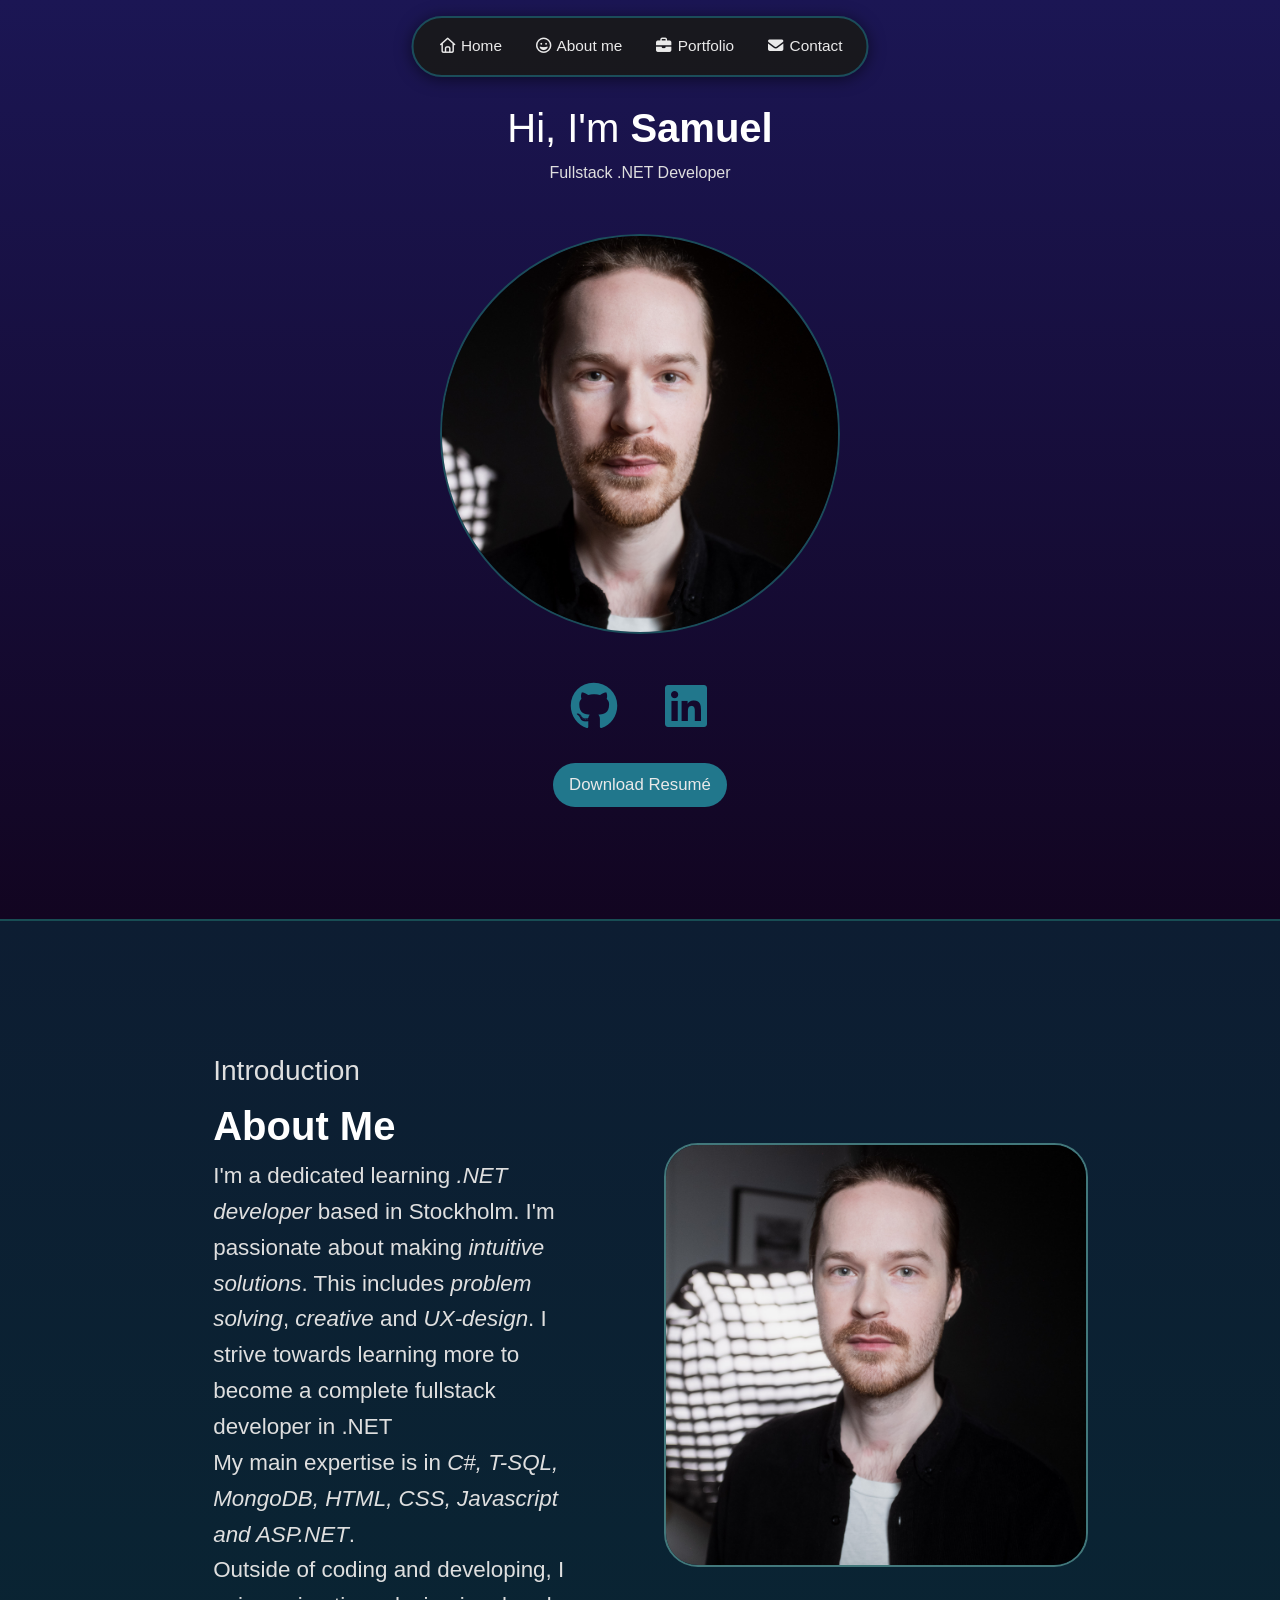
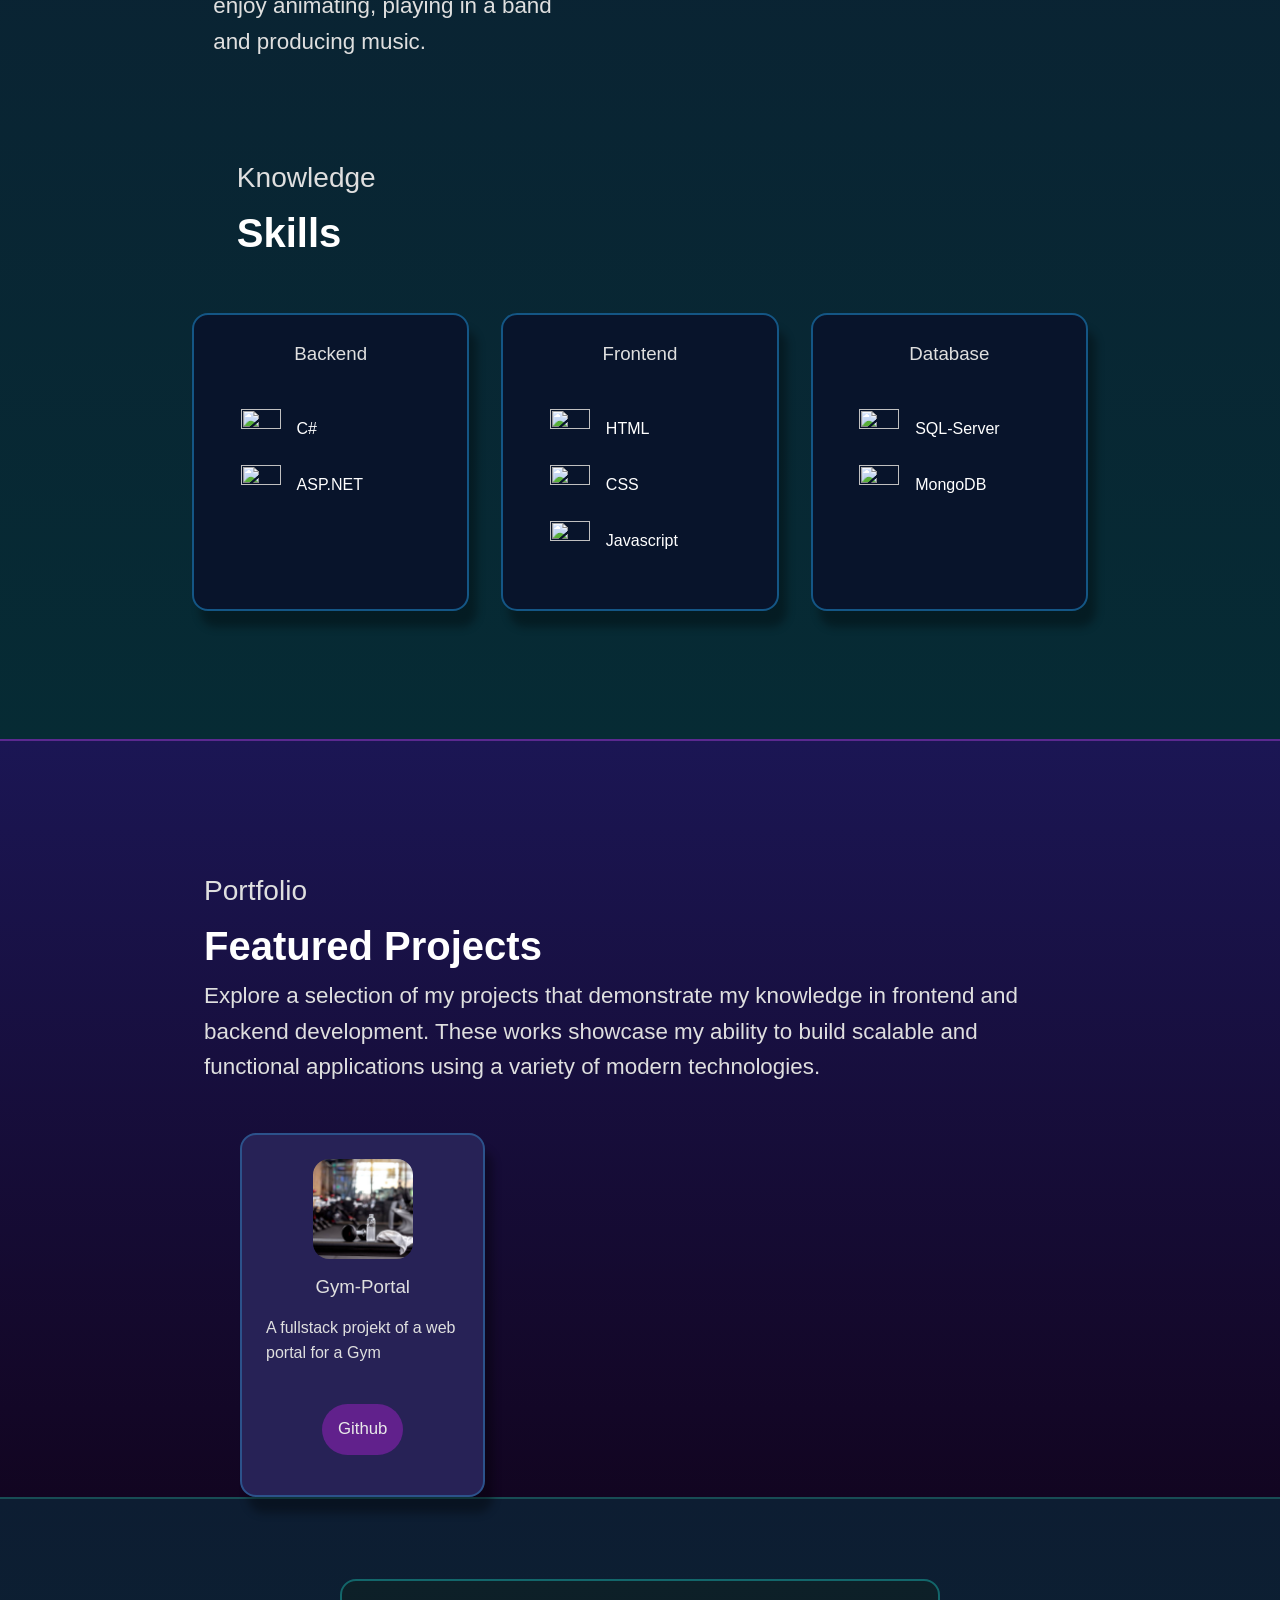
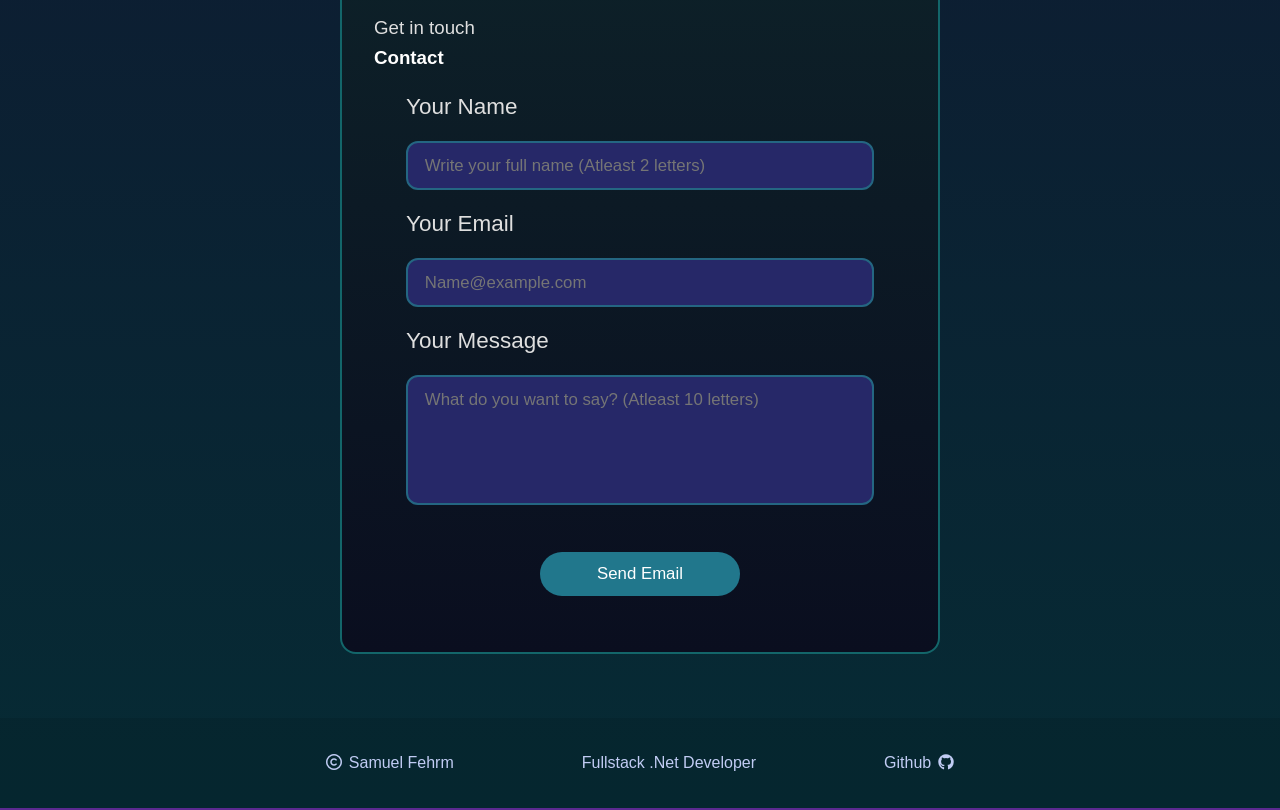
==== commit 4daede70: "deployment fixes" ====
--- a/index.html
+++ b/index.html
@@ -30,7 +30,7 @@
                     <a href="#home"><i class="fa-regular fa-house"></i> Home</a>
                     <a href="#about-me"><i class="fa-regular fa-face-grin"></i> About me</a>
                     <a href="#portfolio"><i class="fa-solid fa-briefcase"></i> Portfolio</a>
-                    <a href="#testimonials"><i class="fa-solid fa-people-group"></i> Testimonials</a>
+                    <!-- <a href="#testimonials"><i class="fa-solid fa-people-group"></i> Testimonials</a> -->
                     <a href="#contact"><i class="fa-solid fa-envelope"></i> Contact</a>
                 </div>
             </nav>
@@ -52,7 +52,7 @@
                     <!-- LINKS SOCIAL MEDIA (ICONS) -->
                     <div class="social-links">
                         <a href="https://github.com/samyh1214"><i class="fa-brands fa-github"></i></a>
-                        <a href=""><i class="fa-brands fa-linkedin"></i></a>
+                        <a href="https://linkedin.com/in/samuel-fehrm-88a475388"><i class="fa-brands fa-linkedin"></i></a>
                     </div>
 
                     <!-- DOWNLOAD RESUMÉ (BUTTON) -->
@@ -97,13 +97,10 @@
                     <div class="img-container">
                         <img src="/CSS/Images/DSCF8721.jpg" alt="Samuel">
                     </div>
-
-
-
-                </div>
-            </section>
-        </section>
-
+                </div>
+            </section>
+        </section>
+    
         <!-- Skill section -->
         <section class="skills">
             <div class="wrapper">
@@ -180,13 +177,12 @@
         <section id="portfolio">
             <section class="portfolio">
                 <div class="wrapper">
-                    <h3>Portfolio (Placeholder)</h3>
+                    <h3>Portfolio</h3>
                     <h1>Featured Projects</h1>
                     <p>
-                        Explore a selection of projects that demonstrate my expertise in frontend and backend
+                        Explore a selection of my projects that demonstrate my knowledge in frontend and backend
                         development.
-                        Each project includes a short description along with links to live demos and source code.
-                        These works showcase my ability to build scalable, visually appealing,
+                        These works showcase my ability to build scalable 
                         and functional applications using a variety of modern technologies.
                     </p>
                 </div>
@@ -194,61 +190,21 @@
 
                     <div class="project-card">
                         <img src="/CSS/Images/gymphoto.jpg" alt="Project">
-                        <h3>Workout App</h3>
-                        <p>An app to help you get gains and track your training progress.</p>
+                        <h3>Gym-Portal</h3>
+                        <p>A fullstack projekt of a web portal for a Gym</p>
 
                         <div class="btn-container">
                             <div class="btn-project">
-                                <a href="https://github.com/samyh1214">Github</a>
-                            </div>
-
-
-                            <div class="btn-project">
-                                <a href="https://github.com/samyh1214">Demo</a>
+                                <a href="https://github.com/Samyh1214/aspnet-samuel-fehrm">Github</a>
                             </div>
                         </div>
                     </div>
-
-                    <div class="project-card">
-                        <img src="/CSS/Images/foodphoto.jpg" alt="Project">
-                        <h3>Food App</h3>
-                        <p>Tired of not knowing what to cook? Say no more. </p>
-
-                        <div class="btn-container">
-                            <div class="btn-project">
-                                <a href="https://github.com/samyh1214">Github</a>
-                            </div>
-
-
-                            <div class="btn-project">
-                                <a href="https://github.com/samyh1214">Demo</a>
-                            </div>
-                        </div>
-                    </div>
-
-                    <div class="project-card">
-                        <img src="/CSS/Images/hotelphoto.jpg" alt="Project">
-                        <h3>Hotel App</h3>
-                        <p>Book your hotels with this super intuitive app.</p>
-
-                        <div class="btn-container">
-                            <div class="btn-project">
-                                <a href="https://github.com/samyh1214">Github</a>
-                            </div>
-
-
-                            <div class="btn-project">
-                                <a href="https://github.com/samyh1214">Demo</a>
-                            </div>
-                        </div>
-                    </div>
-
-                </div>
-            </section>
-        </section>
-
+                </div>
+            </section>
+        </section>
+    </div>
         <!-- Testimonials -->
-        <section id="testimonials">
+        <!-- <section id="testimonials">
             <section class="testimonials">
                 <div class="wrapper">
                     <h3>Testimonials (Placeholder)</h3>
@@ -259,34 +215,14 @@
 
                 <div class="test-grid">
                     <div class="test-card">
-                        <p><em>"I thought our website design couldn't get much better.
-                                Samuel proved me wrong with his minimalistic approach."</em></p>
-                        <p>@ Jessica Moore</p>
-                    </div>
-
-                    <div class="test-card">
-                        <p><em>"Working with Samuel was a pleasure. His innovative solutions helped streamline our
-                                processes significantly."</em></p>
-                        <p>@ Emily Davis</p>
-                    </div>
-
-                    <div class="test-card">
-                        <p><em>"Samuel's expertise in backend development is unmatched. He transformed our ideas
-                                into reality seamlessly."</em></p>
-                        <p>@ Michael Brown</p>
-                    </div>
-
-                    <div class="test-card">
-                        <p><em>"The app Samuel developed for us was intuitive and user-friendly. Our customers love
-                                it!"</em></p>
-                        <p>@ Sarah Wilson</p>
-                    </div>
-
-                </div>
-            </section>
-        </section>
-        </section>
-    </div>
+                        <p><em>"Lorem Ipsum"</em></p>
+                        <p>@ Lorem Ipsum</p>
+                    </div>
+                </div>
+            </section>
+        </section>
+        </section>
+    </div> -->
 
 
 
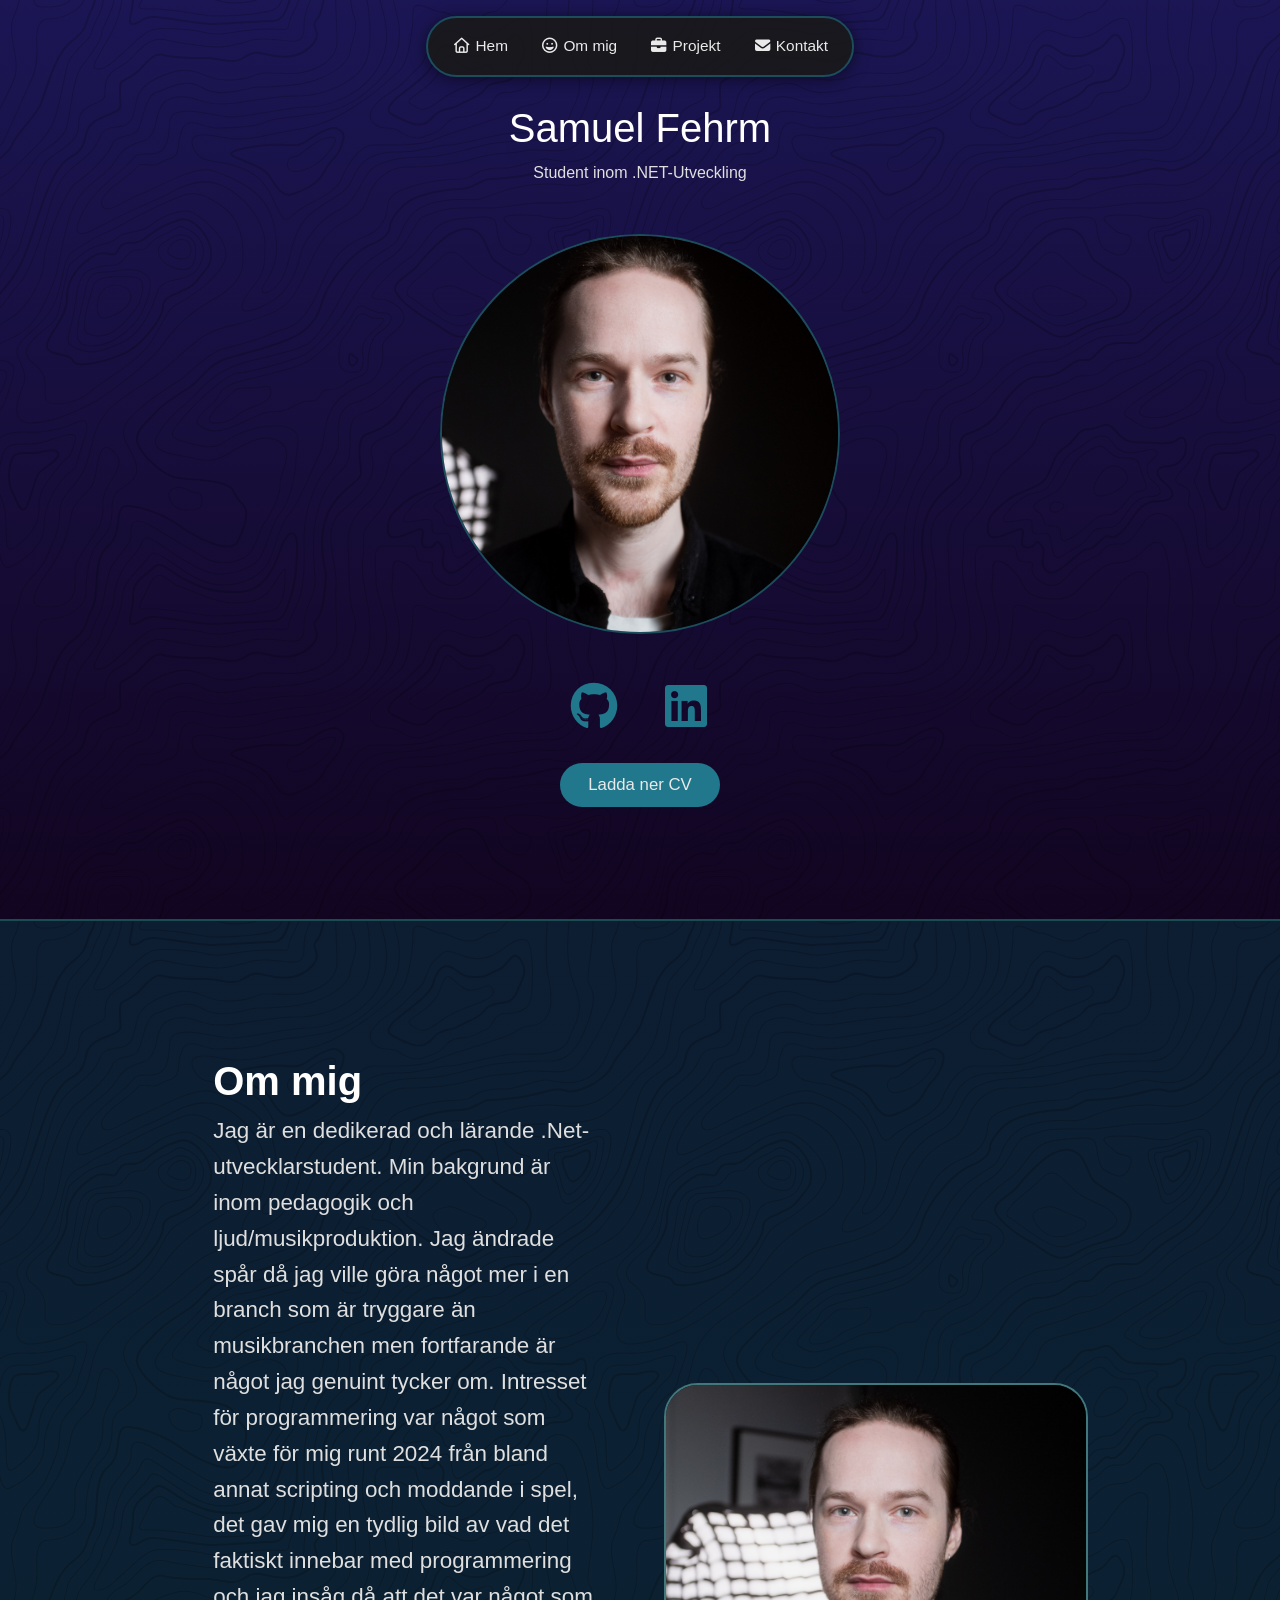
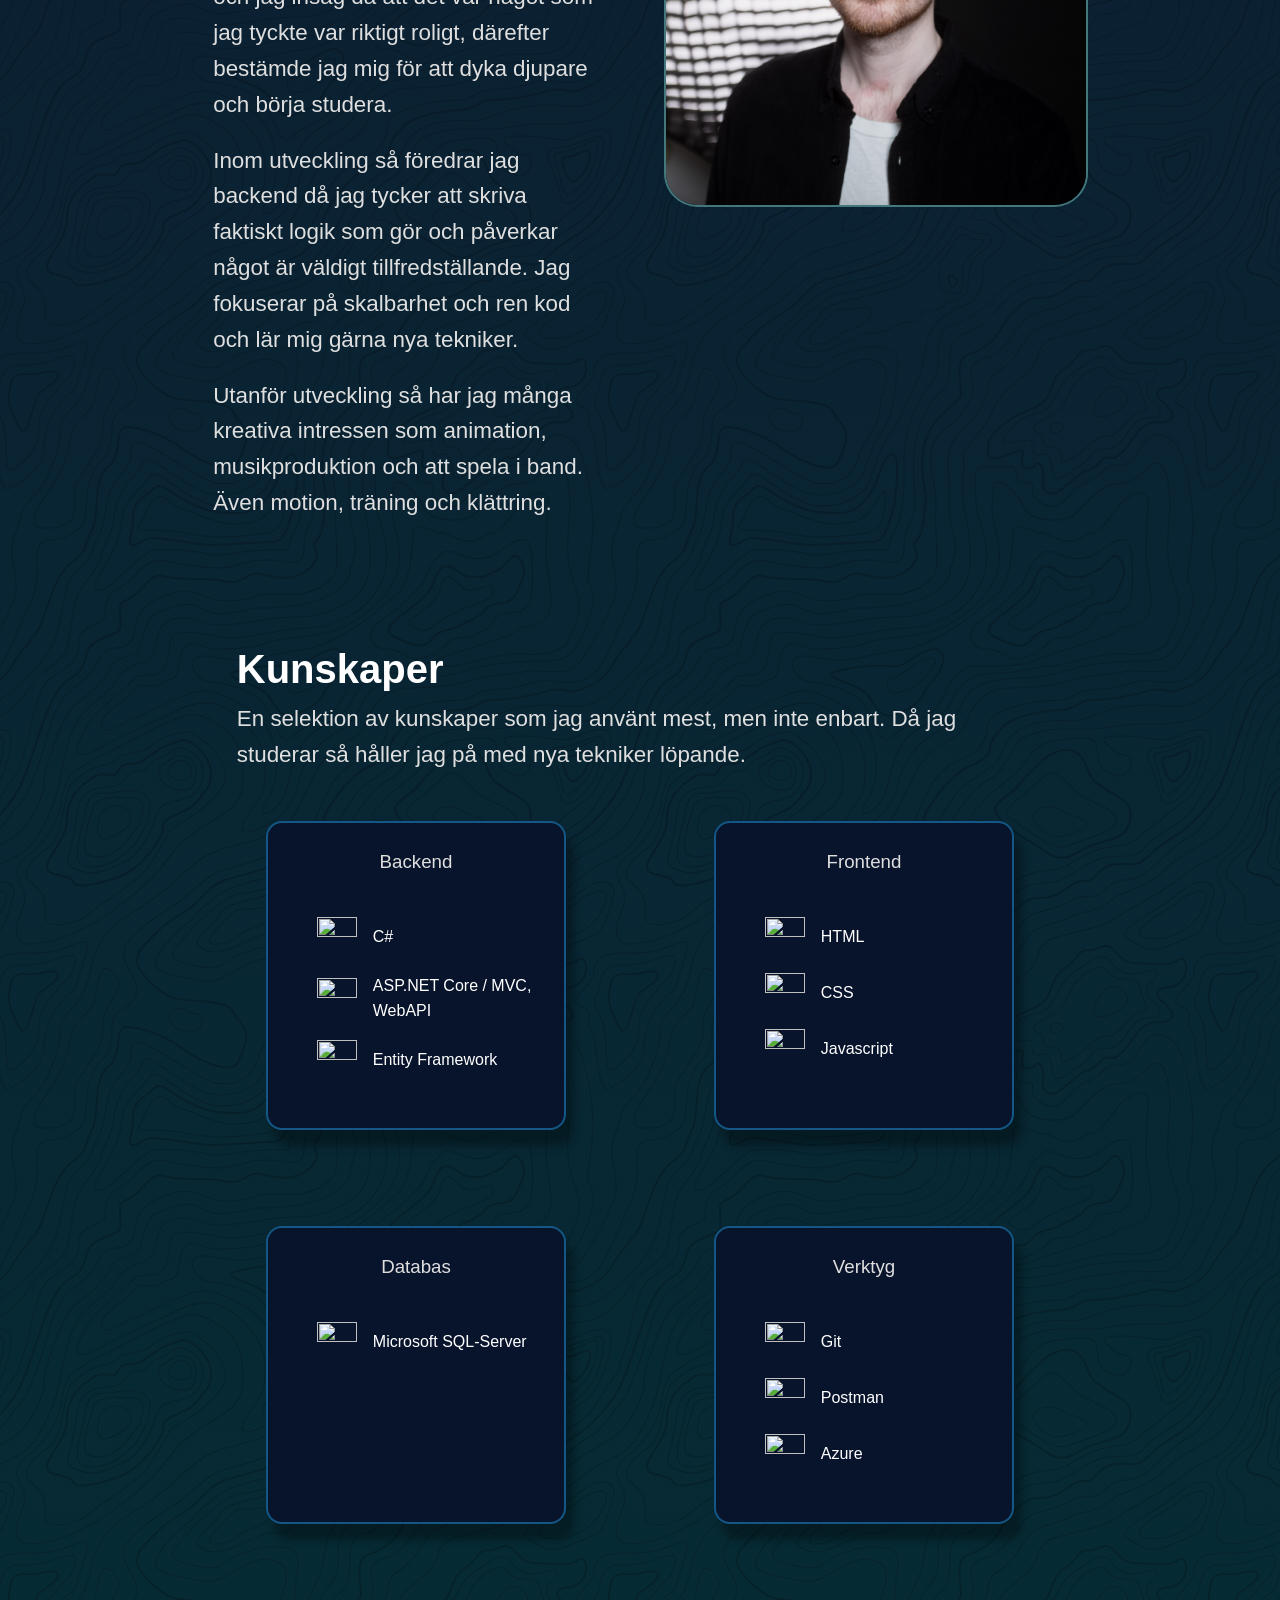
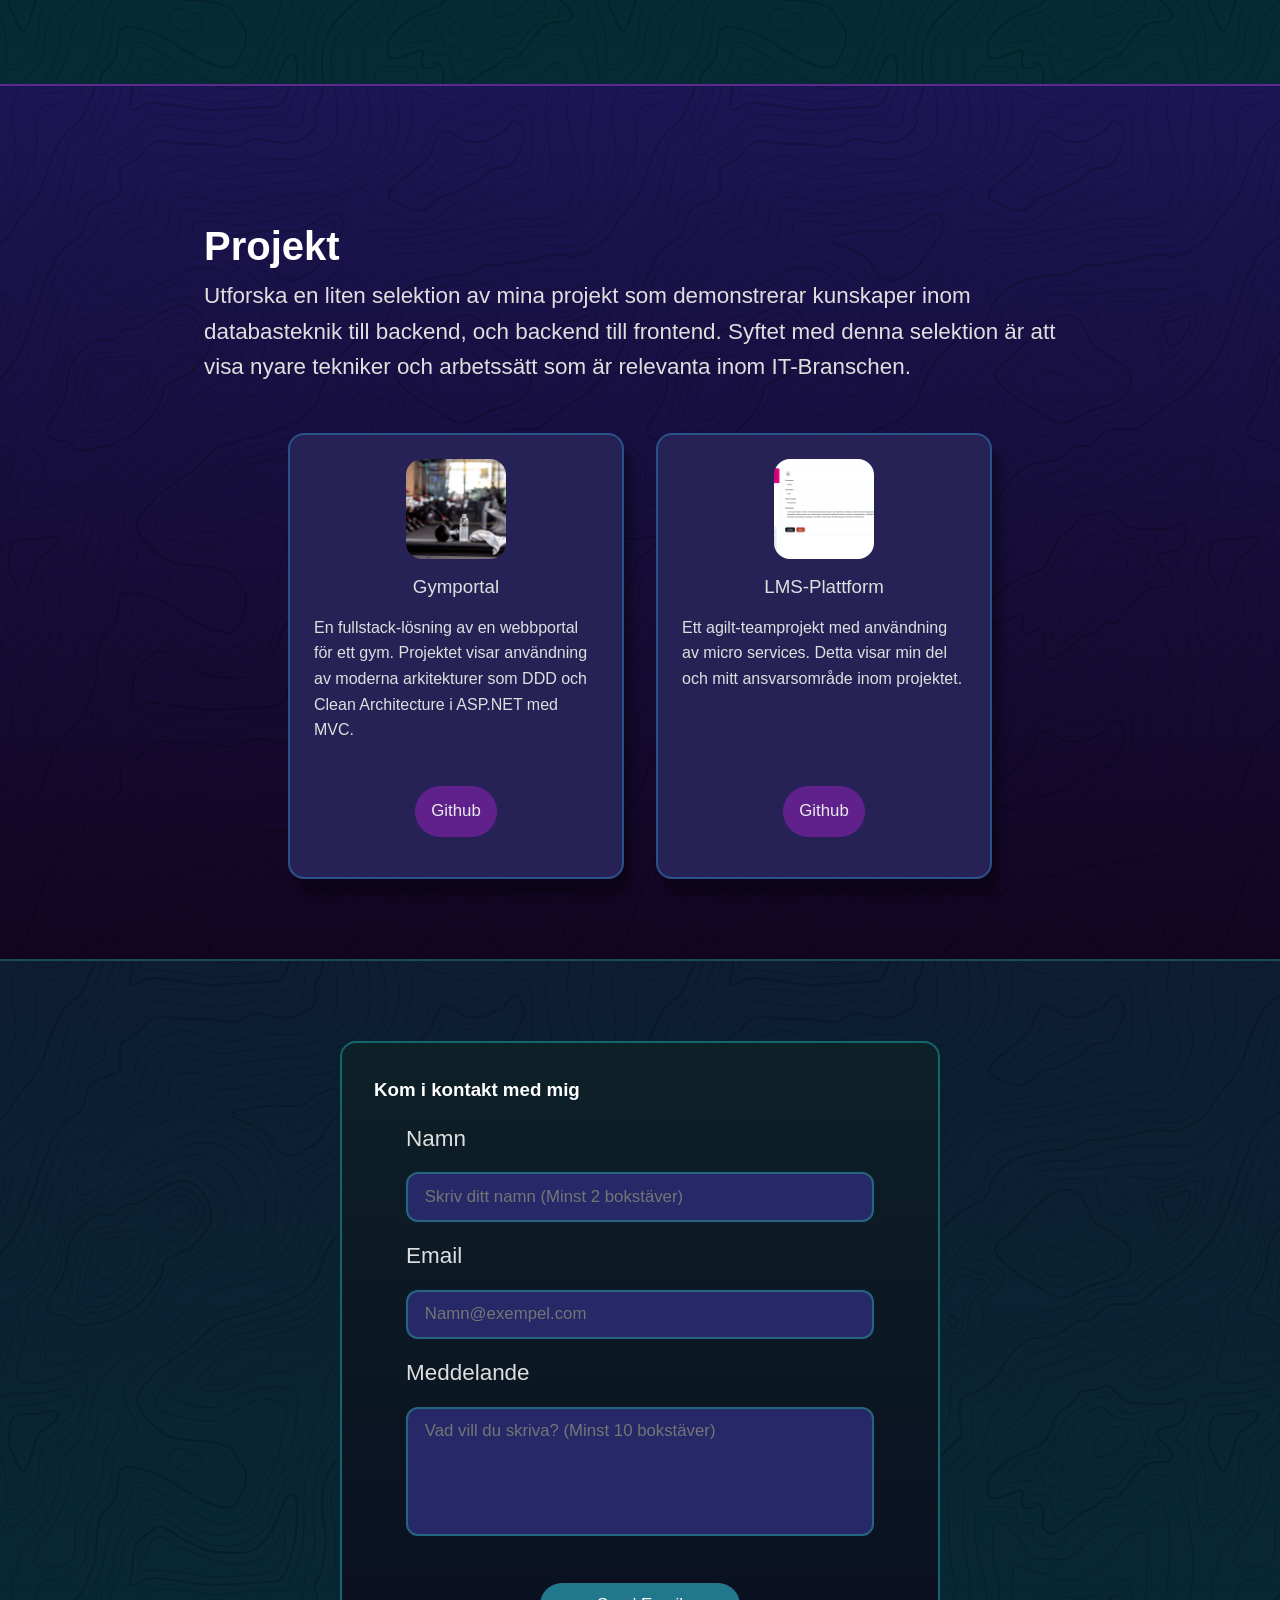
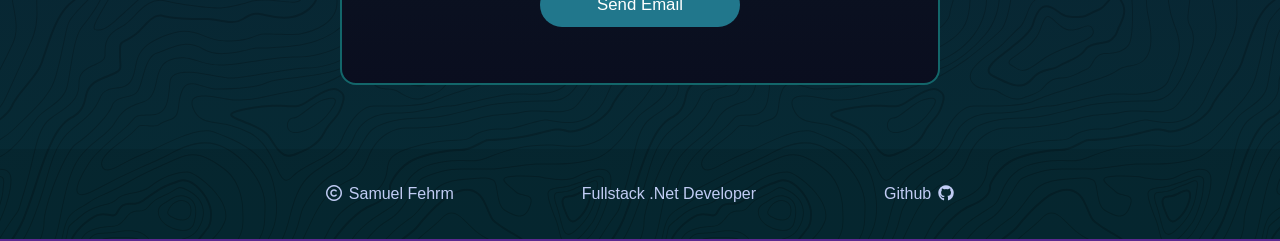
==== commit 68e8ac44: "Portfolio update - swedish, projects, skills, design" ====
--- a/index.html
+++ b/index.html
@@ -4,7 +4,6 @@
 <head>
     <meta charset="UTF-8">
     <meta name="viewport" content="width=device-width, initial-scale=1.0">
-
 
     <link rel="stylesheet" href="/CSS/FontAwesome/all.min.css">
 
@@ -22,28 +21,26 @@
 </head>
 
 <body>
+    <header>
+        <nav class="primary-navigation">
+            <div class="navbar-items">
+                <a href="#home"><i class="fa-regular fa-house"></i> Hem</a>
+                <a href="#about-me"><i class="fa-regular fa-face-grin"></i> Om mig</a>
+                <a href="#portfolio"><i class="fa-solid fa-briefcase"></i> Projekt</a>
+                <!-- <a href="#testimonials"><i class="fa-solid fa-people-group"></i> Testimonials</a> -->
+                <a href="#contact"><i class="fa-solid fa-envelope"></i> Kontakt</a>
+            </div>
+        </nav>
+    </header>
     <div class="background-blue">
-
-        <header>
-            <nav class="primary-navigation">
-                <div class="navbar-items">
-                    <a href="#home"><i class="fa-regular fa-house"></i> Home</a>
-                    <a href="#about-me"><i class="fa-regular fa-face-grin"></i> About me</a>
-                    <a href="#portfolio"><i class="fa-solid fa-briefcase"></i> Portfolio</a>
-                    <!-- <a href="#testimonials"><i class="fa-solid fa-people-group"></i> Testimonials</a> -->
-                    <a href="#contact"><i class="fa-solid fa-envelope"></i> Contact</a>
-                </div>
-            </nav>
-        </header>
-
         <main>
 
             <!-- Hero Section -->
 
             <section id="home">
                 <section class="hero-section">
-                    <h1>Hi, I'm <strong>Samuel</strong></h1>
-                    <p>Fullstack .NET Developer</p>
+                    <h1>Samuel Fehrm</h1>
+                    <p>Student inom .NET-Utveckling</p>
 
                     <div class="portrait">
                         <img src="/CSS/Images/DSCF8728.jpg" alt="Samuel">
@@ -56,7 +53,7 @@
                     </div>
 
                     <!-- DOWNLOAD RESUMÉ (BUTTON) -->
-                    <button id="cv-button" type="button">Download Resumé</button>
+                    <button id="cv-button" type="button">Ladda ner CV</button>
 
                 </section>
             </section>
@@ -73,24 +70,21 @@
                 <div class="two-grid-layout">
                     <div class="two-grid-text">
                         <div class="wrapper">
-                            <h3>Introduction</h3>
-                            <h1>About Me</h1>
-                            <p>I'm a dedicated learning <em>.NET developer</em> based in Stockholm. I'm passionate
-                                about making
-                                <em>
-                                    intuitive solutions</em>.
-                                This includes <em>problem solving</em>, <em>creative</em> and
-                                <em>UX-design</em>. I strive towards learning more to become a complete
-                                fullstack developer in .NET
+                            <h1>Om mig</h1>
+                            <p> Jag är en dedikerad och lärande .Net-utvecklarstudent. Min bakgrund är inom pedagogik och 
+                                ljud/musikproduktion. Jag ändrade spår då jag ville göra något mer i en branch som är tryggare än musikbranchen
+                                men fortfarande är något jag genuint tycker om. Intresset för programmering var något som växte för mig runt 2024 
+                                från bland annat scripting och moddande i spel, det gav mig en tydlig bild av vad det faktiskt 
+                                innebar med programmering och jag insåg då att det var något
+                                som jag tyckte var riktigt roligt, därefter bestämde jag mig för att dyka djupare och börja studera. 
                             </p>
                             <p>
-                                My main expertise is in <em>C#, T-SQL,
-                                    MongoDB, HTML, CSS,
-                                    Javascript and ASP.NET</em>.
+                                Inom utveckling så föredrar jag backend då jag tycker att skriva faktiskt logik som gör och påverkar något är 
+                                väldigt tillfredställande. Jag fokuserar på skalbarhet och ren kod och lär mig gärna nya tekniker.
                             </p>
                             <p>
-                                Outside of coding and developing, I enjoy animating, playing in a band and producing
-                                music.
+                                Utanför utveckling så har jag många kreativa intressen som animation, musikproduktion och att spela i band. 
+                                Även motion, träning och klättring. 
                             </p>
                         </div>
                     </div>
@@ -103,9 +97,11 @@
     
         <!-- Skill section -->
         <section class="skills">
-            <div class="wrapper">
-                <h3>Knowledge</h3>
-                <h1>Skills</h1>
+
+            <div class="wrapper">   
+                <h1>Kunskaper</h1>
+                <p>En selektion av kunskaper som jag använt mest,
+                     men inte enbart. Då jag studerar så håller jag på med nya tekniker löpande.</p>
             </div>
 
             <div class="skill-grid">
@@ -119,10 +115,16 @@
                                 src="https://cdn.jsdelivr.net/gh/devicons/devicon@latest/icons/csharp/csharp-original.svg" />
                             C#
                         </li>
-                        <li><img
-                                src="https://cdn.jsdelivr.net/gh/devicons/devicon@latest/icons/visualstudio/visualstudio-original.svg" />
-                            ASP.NET
-                        </li>
+                        <li>
+                            <img src="https://cdn.jsdelivr.net/gh/devicons/devicon@latest/icons/dotnetcore/dotnetcore-original.svg" />
+                            ASP.NET Core / MVC, WebAPI
+                        </li>
+                        <li>
+                            <img src="https://cdn.jsdelivr.net/gh/devicons/devicon@latest/icons/entityframeworkcore/entityframeworkcore-original.svg" />
+                            Entity Framework
+                        </li>
+
+                        
                     </ul>
                 </div>
 
@@ -150,17 +152,30 @@
 
                 <!-- Database -->
                 <div class="skill-card">
-                    <h3>Database</h3>
+                    <h3>Databas</h3>
                     <ul class="skill-list">
                         <li>
                             <img
                                 src="https://cdn.jsdelivr.net/gh/devicons/devicon@latest/icons/microsoftsqlserver/microsoftsqlserver-original.svg" />
-                            SQL-Server
-                        </li>
-                        <li>
-                            <img
-                                src="https://cdn.jsdelivr.net/gh/devicons/devicon@latest/icons/mongodb/mongodb-original.svg" />
-                            MongoDB
+                            Microsoft SQL-Server
+                        </li>
+                    </ul>
+                </div>
+                <!-- Tools -->
+                <div class="skill-card">
+                    <h3>Verktyg</h3>
+                    <ul class="skill-list">
+                        <li>           
+                             <img src="https://cdn.jsdelivr.net/gh/devicons/devicon@latest/icons/git/git-original.svg" />
+                            Git
+                        </li>
+                        <li>
+                            <img src="https://cdn.jsdelivr.net/gh/devicons/devicon@latest/icons/postman/postman-original.svg" />
+                            Postman
+                        </li>
+                        <li>
+                            <img src="https://cdn.jsdelivr.net/gh/devicons/devicon@latest/icons/azure/azure-original.svg" />
+                            Azure
                         </li>
                     </ul>
                 </div>
@@ -177,25 +192,35 @@
         <section id="portfolio">
             <section class="portfolio">
                 <div class="wrapper">
-                    <h3>Portfolio</h3>
-                    <h1>Featured Projects</h1>
+                    <h1>Projekt</h1>
                     <p>
-                        Explore a selection of my projects that demonstrate my knowledge in frontend and backend
-                        development.
-                        These works showcase my ability to build scalable 
-                        and functional applications using a variety of modern technologies.
+                        Utforska en liten selektion av mina projekt som demonstrerar kunskaper inom databasteknik till backend, och backend till frontend. 
+                        Syftet med denna selektion är att visa nyare tekniker och arbetssätt som är relevanta inom IT-Branschen.
                     </p>
                 </div>
                 <div class="project-grid">
 
                     <div class="project-card">
                         <img src="/CSS/Images/gymphoto.jpg" alt="Project">
-                        <h3>Gym-Portal</h3>
-                        <p>A fullstack projekt of a web portal for a Gym</p>
+                        <h3>Gymportal</h3>
+                        <p>En fullstack-lösning av en webbportal för ett gym. Projektet visar användning av moderna arkitekturer som
+                            DDD och Clean Architecture i ASP.NET med MVC.
+                        </p>
 
                         <div class="btn-container">
                             <div class="btn-project">
                                 <a href="https://github.com/Samyh1214/aspnet-samuel-fehrm">Github</a>
+                            </div>
+                        </div>
+                    </div>
+                    <div class="project-card">
+                        <img src="/CSS/Images/preview-form-and-admin-card.png" alt="Project">
+                        <h3>LMS-Plattform</h3>
+                        <p>Ett agilt-teamprojekt med användning av micro services. Detta visar min del och mitt ansvarsområde inom projektet.</p>
+
+                        <div class="btn-container">
+                            <div class="btn-project">
+                                <a href="https://github.com/Samyh1214/LMS-Platform">Github</a>
                             </div>
                         </div>
                     </div>
@@ -231,26 +256,25 @@
         <section id="contact">
             <section class="contact">
                 <div class="contact-card">
-                    <h3>Get in touch</h3>
-                    <h1>Contact</h1>
+                    <h1>Kom i kontakt med mig</h1>
                     <form action="https://formsubmit.co/sampe.fehrm@gmail.com" method="POST">
                         <label for="name">
-                            <h3>Your Name</h3>
+                            <h3>Namn</h3>
                         </label>
-                        <input type="text" id="name" name="name" placeholder="Write your full name (Atleast 2 letters)"
+                        <input type="text" id="name" name="name" placeholder="Skriv ditt namn (Minst 2 bokstäver)"
                             required minlength="2" pattern="[A-Za-zÅÄÖåäö\- ]+">
 
                         <label for="email">
-                            <h3>Your Email</h3>
+                            <h3>Email</h3>
                         </label>
-                        <input type="email" id="email" name="email" placeholder="Name@example.com" required
+                        <input type="email" id="email" name="email" placeholder="Namn@exempel.com" required
                             pattern="^[^\s@]+@[^\s@]+\.[^\s@]+$">
 
                         <label for="message">
-                            <h3>Your Message</h3>
+                            <h3>Meddelande</h3>
                         </label>
                         <textarea id="message" name="message" rows="5"
-                            placeholder="What do you want to say? (Atleast 10 letters)" required minlength="10"
+                            placeholder="Vad vill du skriva? (Minst 10 bokstäver)" required minlength="10"
                             pattern="[A-Za-zÅÄÖåäö\- ]+"></textarea>
                         <div class="btn-container">
                             <button type="submit">Send Email</button>
--- a/CSS/style-all.css
+++ b/CSS/style-all.css
@@ -2,6 +2,9 @@
     box-sizing: border-box;
     margin: 0;
     padding: 0;
+}
+html {
+    scroll-behavior: smooth;
 }
 
 body {
@@ -81,4 +84,29 @@
 .background-green {
     background: linear-gradient(to bottom, rgb(13, 29, 50), rgb(6, 43, 52));
     border-bottom: 2px solid rgb(91, 41, 144);
-}+}
+.background-blue,
+.background-green {
+    position: relative;
+}
+
+.background-blue::before,
+.background-green::before {
+    content: "";
+    position: absolute;
+    inset: 0;
+
+    background-image: url("SVG/topography.svg");
+    background-repeat: repeat;
+
+    opacity: 0.2;
+    pointer-events: none;
+    z-index: 0;
+}
+
+.background-blue > *,
+.background-green > * {
+    position: relative;
+    z-index: 1;
+}
+
--- a/CSS/style-nav.css
+++ b/CSS/style-nav.css
@@ -17,7 +17,9 @@
 
     background-color: rgba(25, 25, 25, 0.904);
     font-size: clamp(0.7rem, 1.2vw, 1.2rem);
-    
+
+    z-index: 9999;
+    isolation: isolate;
 }
 .navbar-items{
     display: flex;
--- a/CSS/style-about-me.css
+++ b/CSS/style-about-me.css
@@ -1,3 +1,7 @@
+
+.about-me p {
+    padding-bottom: 1.25rem;
+}
 
 .two-grid-layout {
     display: grid;
--- a/CSS/style-skills.css
+++ b/CSS/style-skills.css
@@ -1,20 +1,17 @@
 .skills {
     padding-inline: clamp(1rem, 15vw, 25vw);
-    padding-bottom: 8rem;
+    padding-bottom: 10rem;
     text-align: center;
 
 }
-
-
-
 .skill-grid {
-
     display: grid;
-    grid-template-columns: repeat(3, 1fr);
-    gap: 2rem;
+    grid-template-columns: repeat(2, 1fr);
+    gap: 6rem 0rem;
 
     max-width: 56rem;
-    margin:auto;
+    margin: 0 auto;
+    justify-items: center;
 
 }
 @media (max-width: 678px) {
@@ -27,11 +24,11 @@
         grid-template-columns: 1fr;
     }
 }
-
 .skill-card {
     display: flex;
     align-items: center;
     flex-direction: column;
+    width: 100%;
     gap: 1rem;
 
     max-width: 300px;
--- a/CSS/style-portfolio-testimonials.css
+++ b/CSS/style-portfolio-testimonials.css
@@ -1,9 +1,15 @@
+
+.portfolio {
+    padding-bottom: 5rem;
+}
+
+
 .project-grid {
     display: grid;
-    grid-template-columns: repeat(3, 1fr);
+    grid-template-columns: repeat(2, 1fr);
     gap: 2rem;
-
-    max-width: 56rem;
+    
+    max-width: 50rem;
     margin: 0 auto;
     padding-inline: 3rem;
 }
@@ -11,7 +17,7 @@
 @media (max-width: 768px) {
 
     .project-grid {
-        grid-template-columns: repeat(2, 1fr);
+        grid-template-columns: repeat(1, 1fr);
         gap: 1.5rem;
     }
 
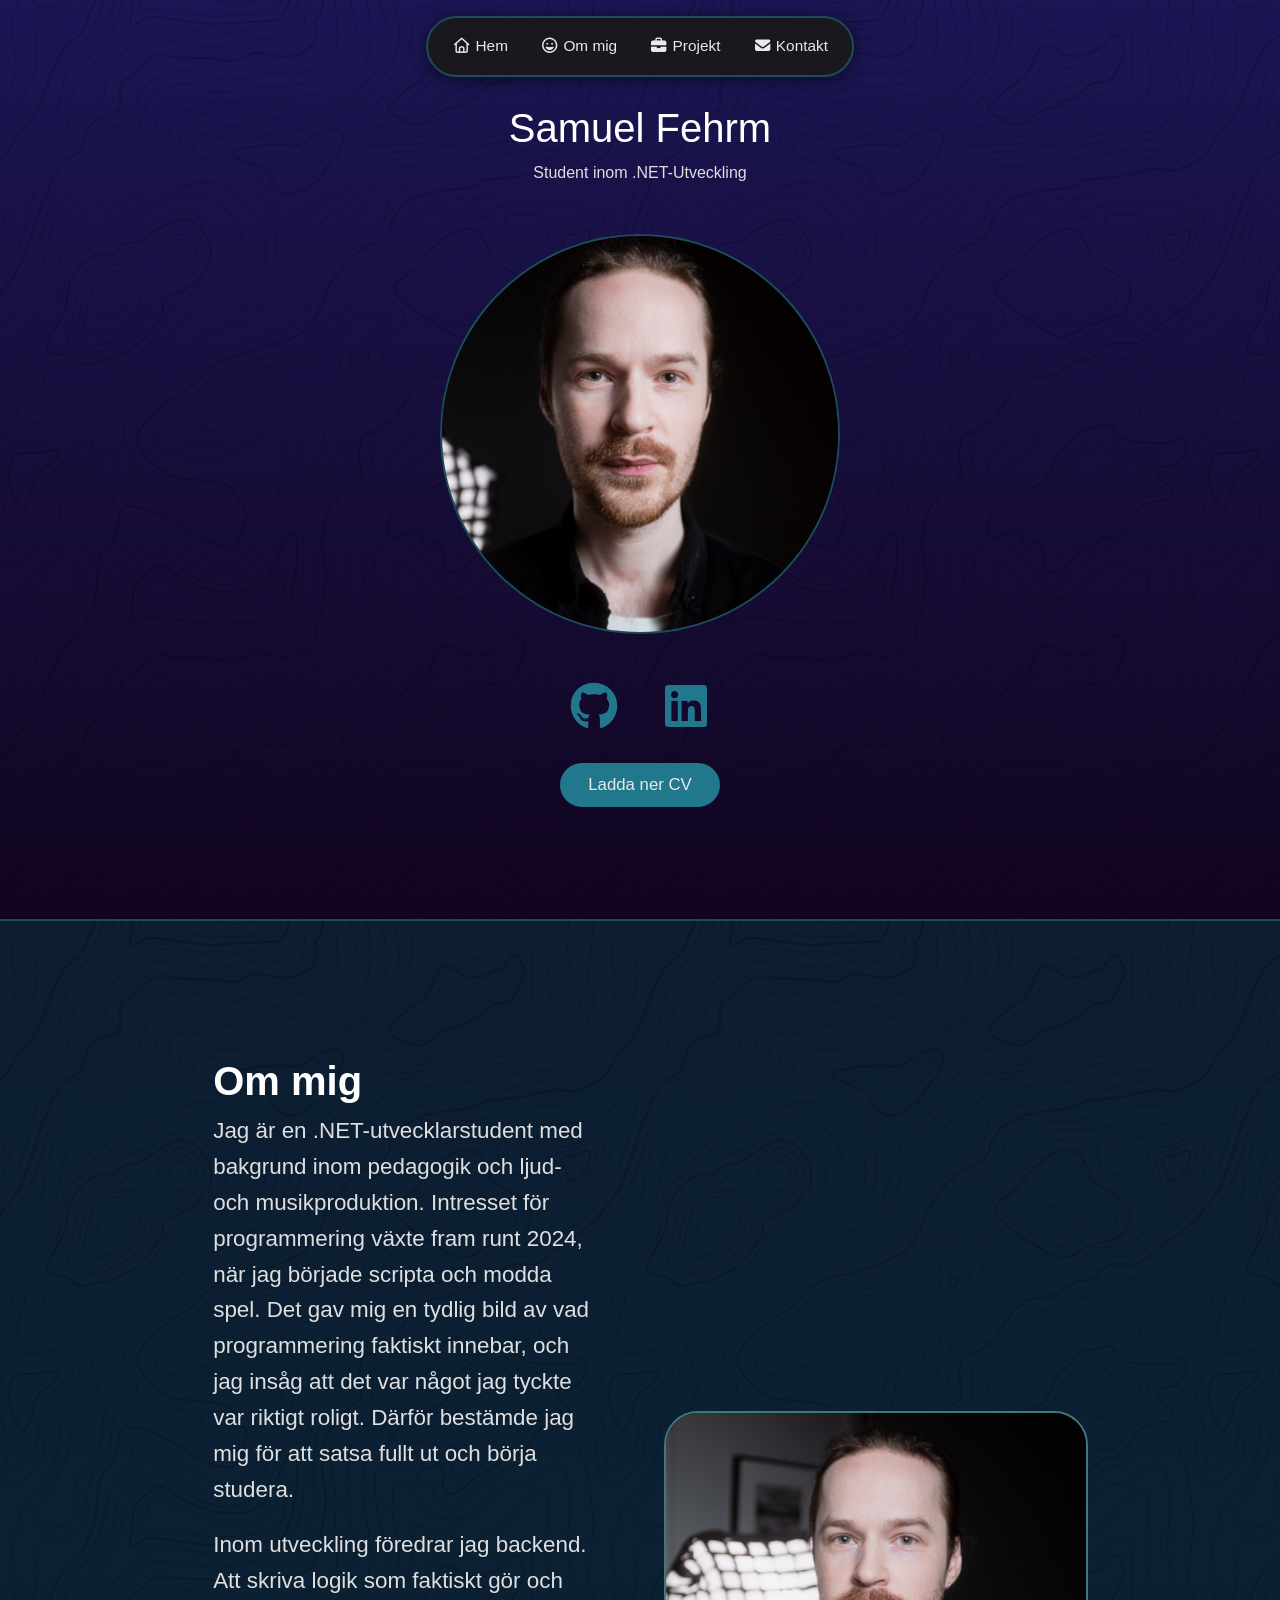
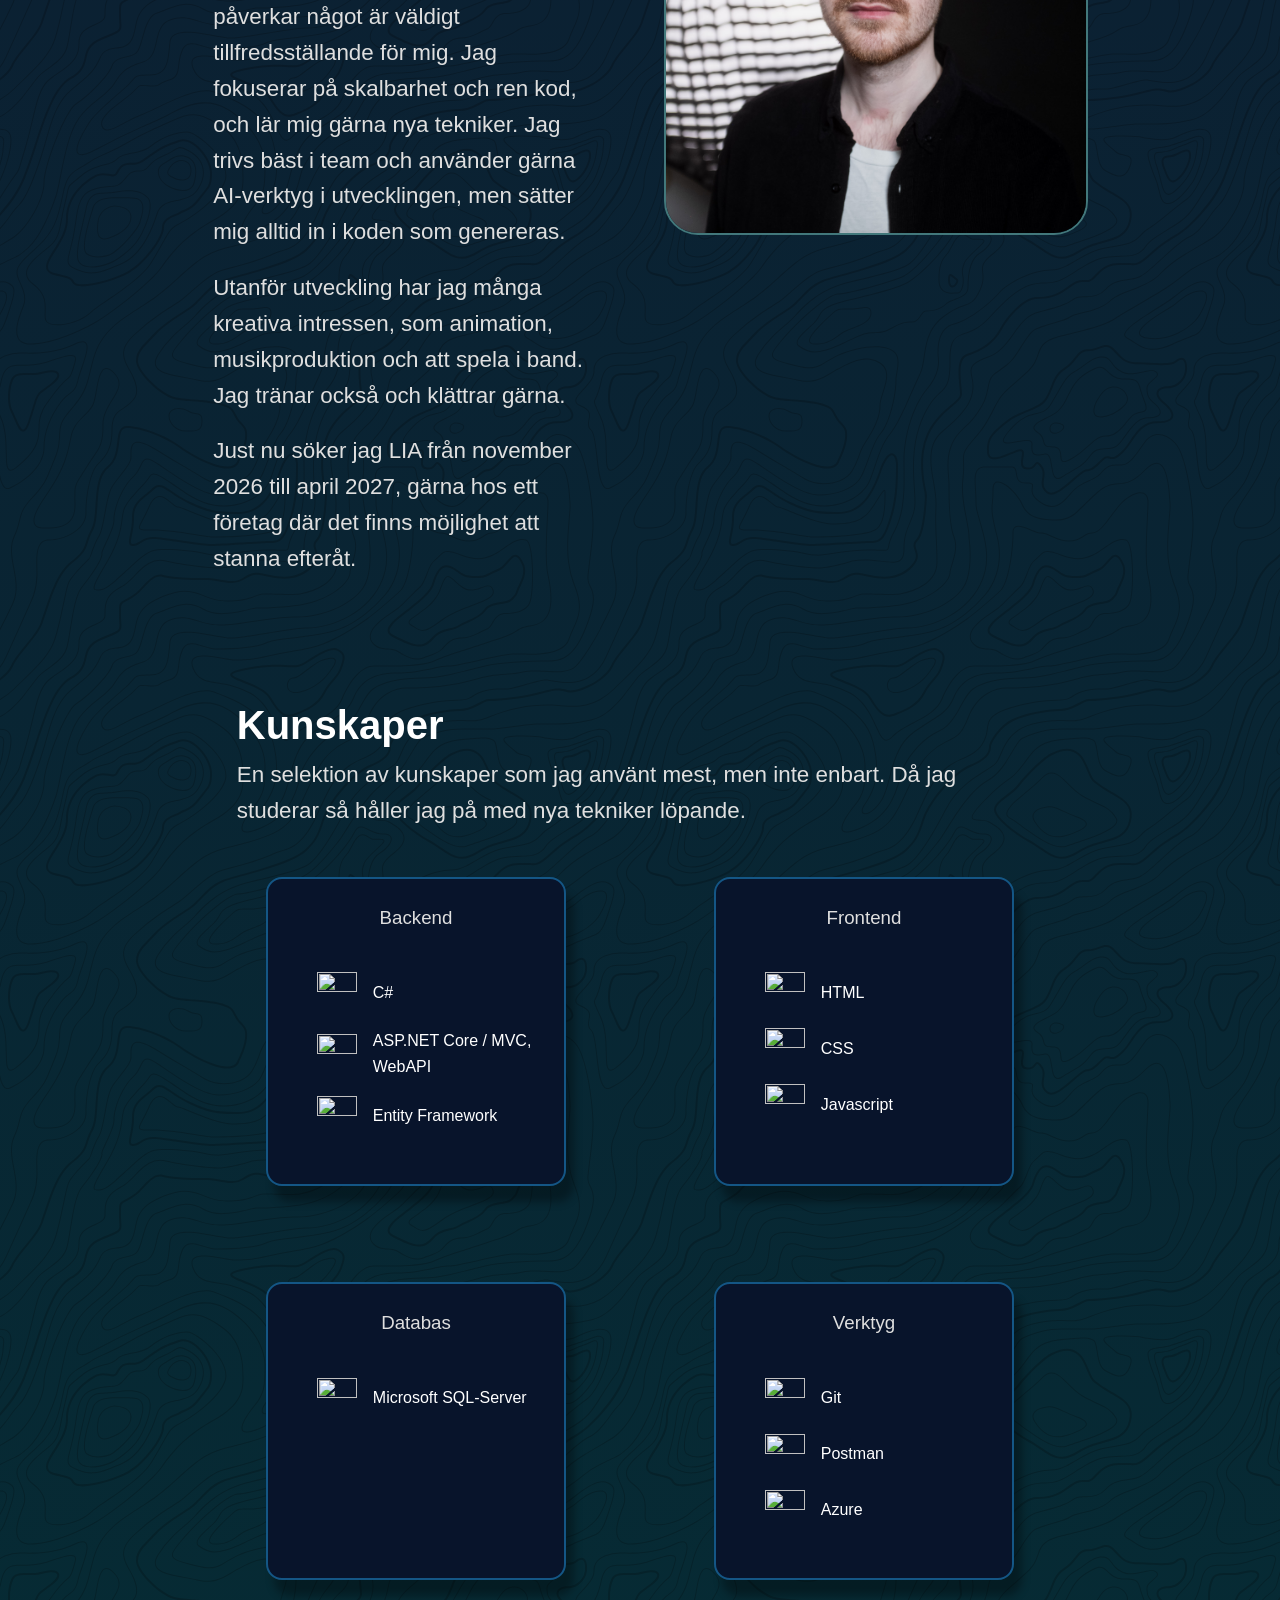
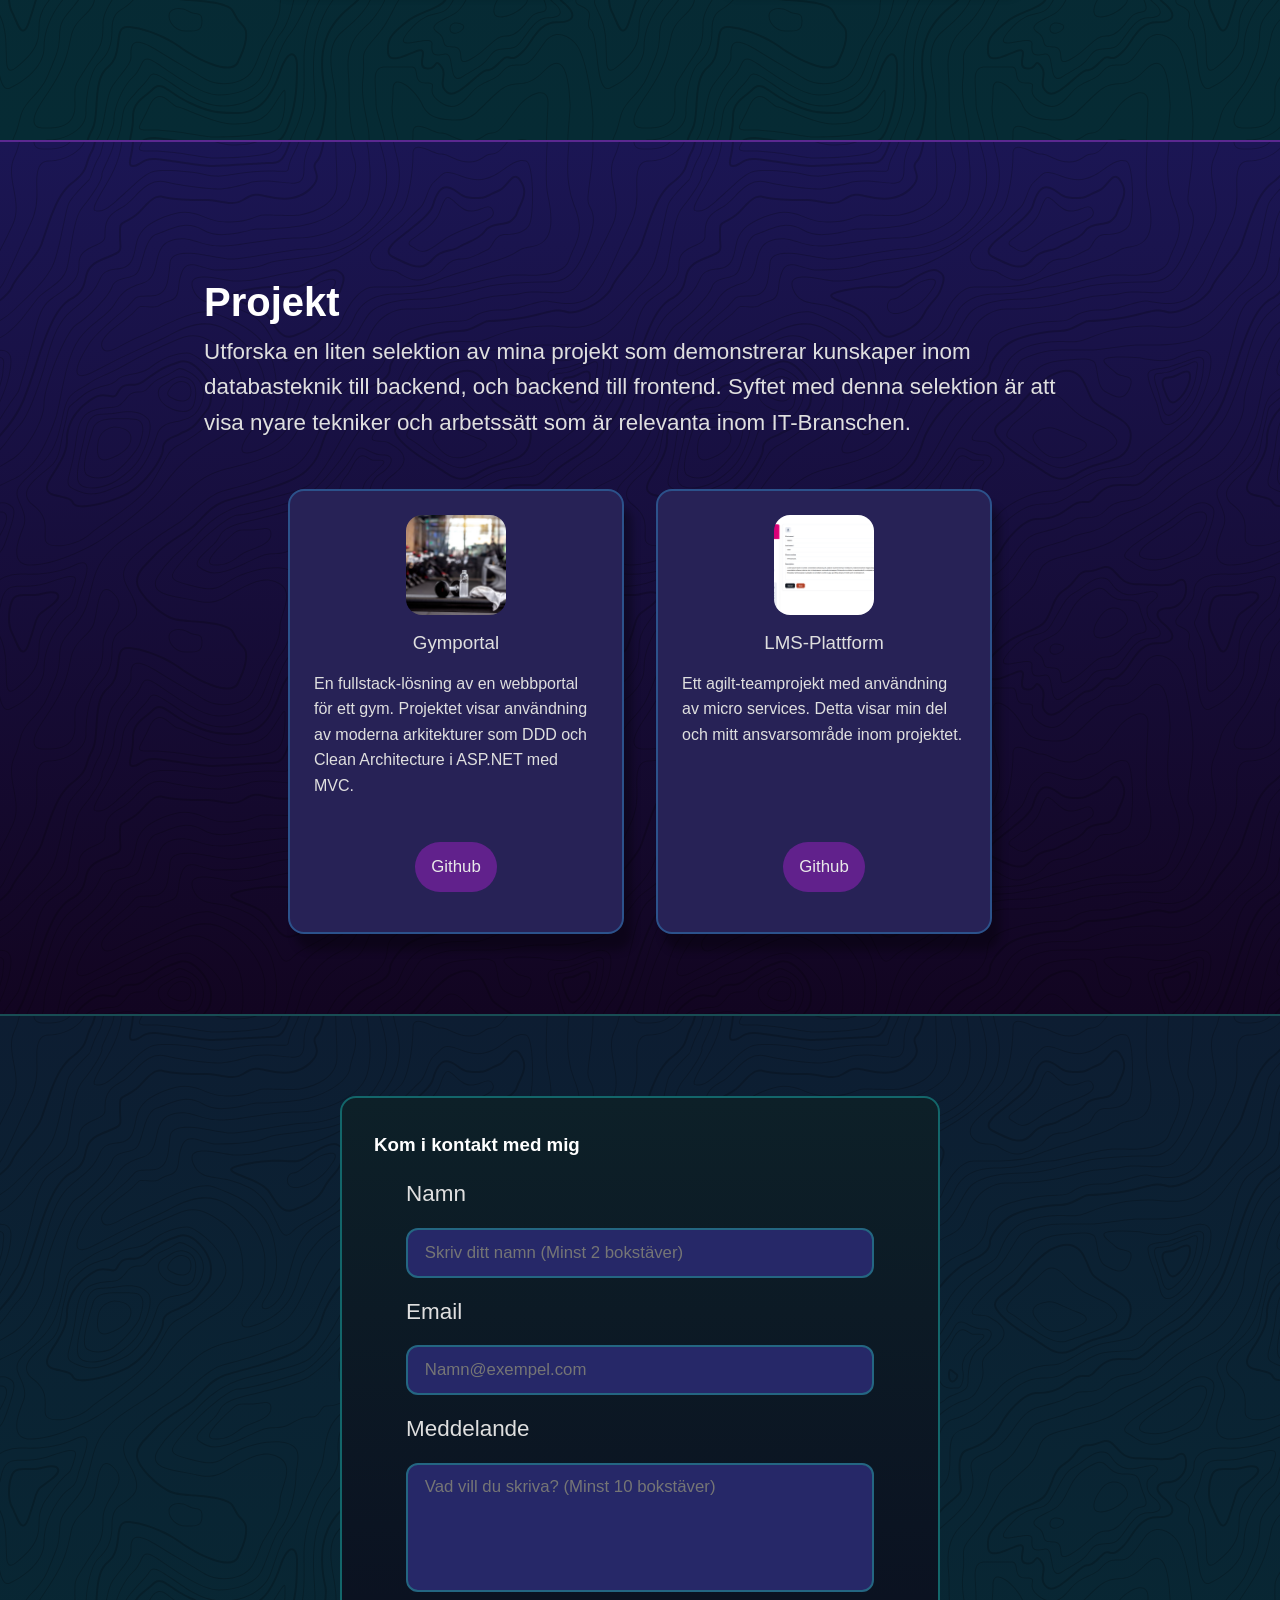
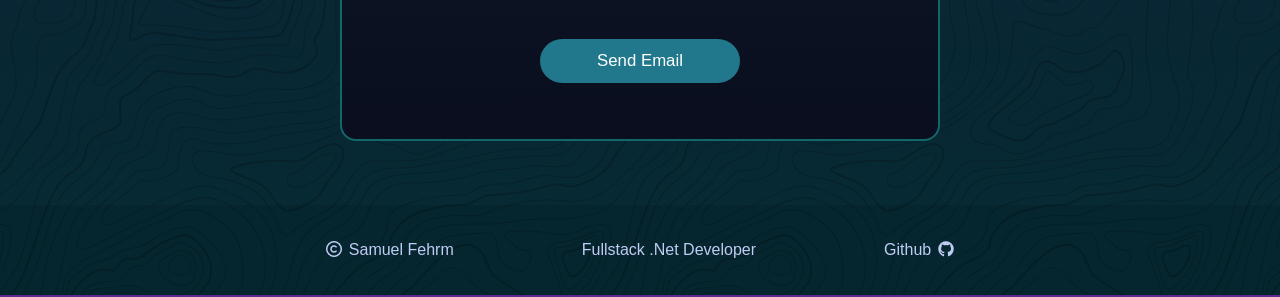
==== commit 745bb2d7: "update about text and cv" ====
--- a/index.html
+++ b/index.html
@@ -71,20 +71,22 @@
                     <div class="two-grid-text">
                         <div class="wrapper">
                             <h1>Om mig</h1>
-                            <p> Jag är en dedikerad och lärande .Net-utvecklarstudent. Min bakgrund är inom pedagogik och 
-                                ljud/musikproduktion. Jag ändrade spår då jag ville göra något mer i en branch som är tryggare än musikbranchen
-                                men fortfarande är något jag genuint tycker om. Intresset för programmering var något som växte för mig runt 2024 
-                                från bland annat scripting och moddande i spel, det gav mig en tydlig bild av vad det faktiskt 
-                                innebar med programmering och jag insåg då att det var något
-                                som jag tyckte var riktigt roligt, därefter bestämde jag mig för att dyka djupare och börja studera. 
+                            <p> Jag är en .NET-utvecklarstudent med bakgrund inom pedagogik och ljud- och musikproduktion. 
+                                Intresset för programmering växte fram runt 2024, när jag började scripta och modda spel. 
+                                Det gav mig en tydlig bild av vad programmering faktiskt innebar, och jag insåg att det var något jag tyckte var riktigt roligt.
+                                Därför bestämde jag mig för att satsa fullt ut och börja studera.
                             </p>
                             <p>
-                                Inom utveckling så föredrar jag backend då jag tycker att skriva faktiskt logik som gör och påverkar något är 
-                                väldigt tillfredställande. Jag fokuserar på skalbarhet och ren kod och lär mig gärna nya tekniker.
+                                Inom utveckling föredrar jag backend. Att skriva logik som faktiskt gör och påverkar något är väldigt tillfredsställande för mig. 
+                                Jag fokuserar på skalbarhet och ren kod, och lär mig gärna nya tekniker. 
+                                Jag trivs bäst i team och använder gärna AI-verktyg i utvecklingen, men sätter mig alltid in i koden som genereras.
                             </p>
                             <p>
-                                Utanför utveckling så har jag många kreativa intressen som animation, musikproduktion och att spela i band. 
-                                Även motion, träning och klättring. 
+                                Utanför utveckling har jag många kreativa intressen, som animation, 
+                                musikproduktion och att spela i band. Jag tränar också och klättrar gärna.
+                            </p>
+                                                        <p>
+                                Just nu söker jag LIA från november 2026 till april 2027, gärna hos ett företag där det finns möjlighet att stanna efteråt.
                             </p>
                         </div>
                     </div>
